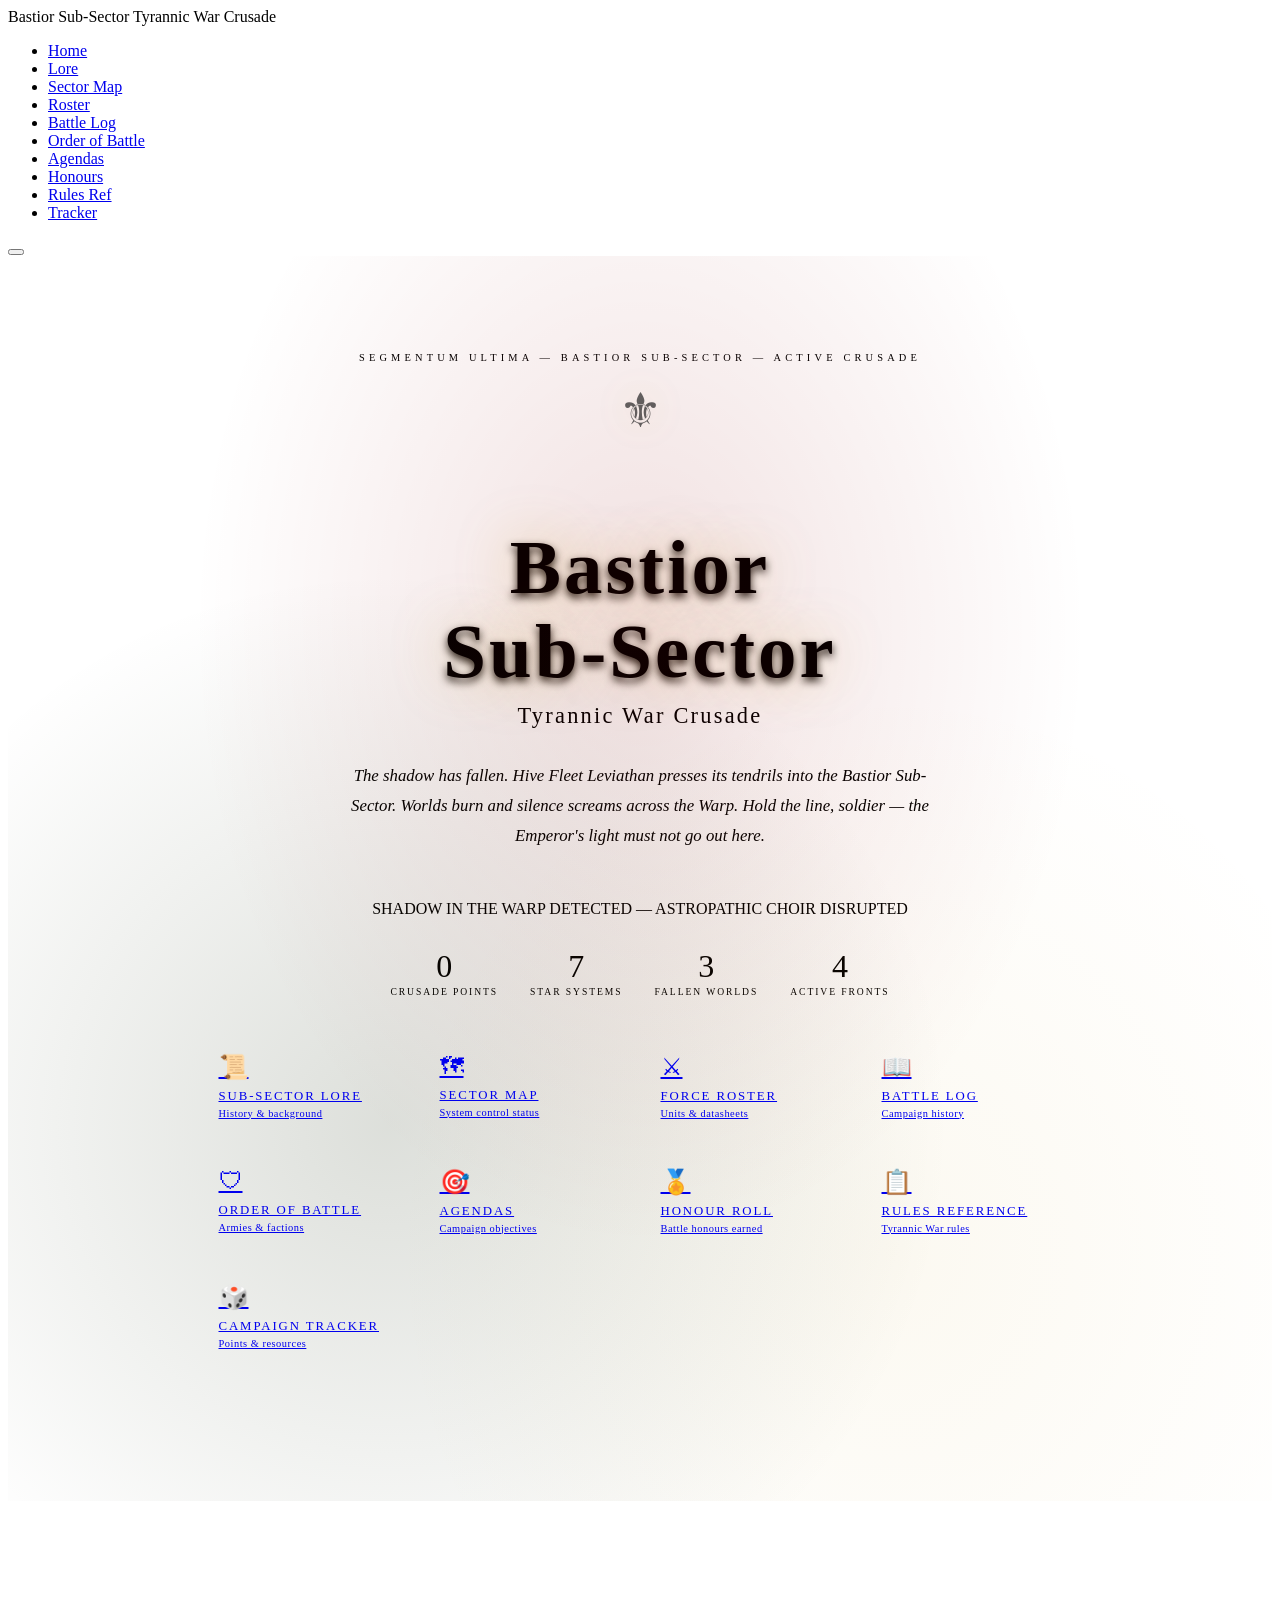
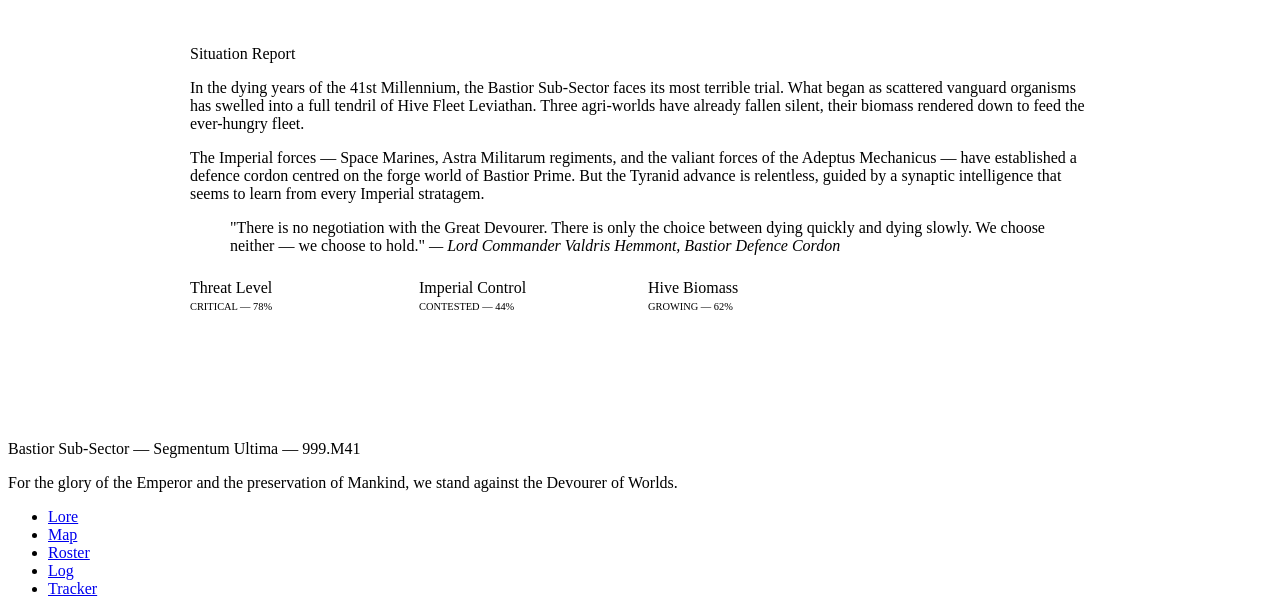
==== index.html @ 05ea915b "Add files via upload" ====
<!DOCTYPE html>
<html lang="en">
<head>
  <meta charset="UTF-8">
  <meta name="viewport" content="width=device-width, initial-scale=1.0">
  <title>Bastior Sub-Sector — Tyrannic War Crusade</title>
  <meta name="description" content="Crusade campaign hub for the Bastior Sub-Sector — Tyrannic Wars supplement for Warhammer 40,000.">
  <link rel="stylesheet" href="css/style.css">
  <style>
    /* INDEX-SPECIFIC STYLES */
    .home-hero {
      min-height: 100vh;
      display: flex;
      flex-direction: column;
      align-items: center;
      justify-content: center;
      text-align: center;
      padding: 6rem 2rem 4rem;
      position: relative;
      overflow: hidden;
    }
    .home-hero::before {
      content: '';
      position: absolute;
      inset: 0;
      background:
        radial-gradient(ellipse at 50% 30%, rgba(139,0,0,0.12) 0%, transparent 50%),
        radial-gradient(ellipse at 30% 70%, rgba(26,42,10,0.15) 0%, transparent 45%),
        radial-gradient(ellipse at 70% 80%, rgba(200,150,12,0.06) 0%, transparent 40%);
    }
    .aquila-art {
      font-size: 3rem;
      color: var(--gold-dim);
      opacity: 0.6;
      margin-bottom: 1.5rem;
      filter: drop-shadow(0 0 20px rgba(200,150,12,0.3));
    }
    .home-sector-tag {
      font-family: var(--font-mono);
      font-size: 0.65rem;
      letter-spacing: 0.4em;
      text-transform: uppercase;
      color: var(--blood-bright);
      margin-bottom: 1.2rem;
    }
    .home-title {
      font-family: var(--font-display);
      font-size: clamp(2rem, 6vw, 5rem);
      color: var(--gold);
      text-shadow: 0 0 60px rgba(200,150,12,0.4), 0 4px 8px rgba(0,0,0,0.9);
      line-height: 1.1;
      margin-bottom: 0.5rem;
      letter-spacing: 0.04em;
    }
    .home-subtitle {
      font-family: var(--font-display);
      font-size: clamp(0.9rem, 2vw, 1.4rem);
      color: var(--gold-dim);
      letter-spacing: 0.1em;
      margin-bottom: 2rem;
    }
    .home-tagline {
      font-family: var(--font-body);
      font-style: italic;
      font-size: 1.05rem;
      color: var(--text-dim);
      max-width: 600px;
      margin: 0 auto 3rem;
      line-height: 1.8;
    }
    .home-nav-grid {
      display: grid;
      grid-template-columns: repeat(auto-fill, minmax(220px, 1fr));
      gap: 1px;
      max-width: 900px;
      margin: 0 auto 4rem;
      background: var(--border);
      border: 1px solid var(--border);
    }
    .home-nav-cell {
      background: var(--dark2);
      padding: 1.5rem 1.25rem;
      text-align: left;
      transition: all 0.3s ease;
      display: block;
      position: relative;
      overflow: hidden;
    }
    .home-nav-cell::before {
      content: '';
      position: absolute;
      inset: 0;
      background: rgba(200,150,12,0.04);
      opacity: 0;
      transition: opacity 0.3s ease;
    }
    .home-nav-cell:hover { background: var(--dark3); }
    .home-nav-cell:hover::before { opacity: 1; }
    .home-nav-cell:hover .hnc-icon { color: var(--gold-light); transform: scale(1.1); }
    .hnc-icon {
      font-size: 1.5rem;
      margin-bottom: 0.5rem;
      color: var(--gold-dim);
      transition: all 0.3s ease;
      display: block;
    }
    .hnc-title {
      font-family: var(--font-heading);
      font-size: 0.8rem;
      letter-spacing: 0.15em;
      text-transform: uppercase;
      color: var(--gold-light);
      margin-bottom: 0.25rem;
    }
    .hnc-desc {
      font-family: var(--font-mono);
      font-size: 0.65rem;
      color: var(--text-dim);
      letter-spacing: 0.05em;
    }
    .home-ticker-wrap { width: 100%; max-width: 900px; margin: 0 auto; }
    .status-strip {
      display: flex;
      gap: 2rem;
      justify-content: center;
      flex-wrap: wrap;
      margin: 2rem 0;
    }
    .status-item {
      text-align: center;
    }
    .status-num {
      font-family: var(--font-display);
      font-size: 2rem;
      color: var(--gold);
      line-height: 1;
      text-shadow: var(--shadow-gold);
    }
    .status-lbl {
      font-family: var(--font-mono);
      font-size: 0.6rem;
      color: var(--text-dim);
      text-transform: uppercase;
      letter-spacing: 0.2em;
      margin-top: 0.25rem;
    }
    .lore-card {
      max-width: 900px;
      margin: 2rem auto;
      background: linear-gradient(135deg, var(--dark3) 0%, var(--dark2) 100%);
      border: 1px solid var(--border);
      padding: 2rem;
      position: relative;
    }
    .lore-card::before {
      content: '';
      position: absolute;
      top: 0; left: 0; right: 0;
      height: 2px;
      background: linear-gradient(90deg, transparent, var(--gold-dim), transparent);
    }
  </style>
</head>
<body>

<nav id="site-nav">
  <div class="nav-brand">
    Bastior Sub-Sector
    <span>Tyrannic War Crusade</span>
  </div>
  <ul class="nav-links">
    <li><a href="index.html">Home</a></li>
    <li><a href="lore.html">Lore</a></li>
    <li><a href="sector-map.html">Sector Map</a></li>
    <li><a href="roster.html">Roster</a></li>
    <li><a href="battle-log.html">Battle Log</a></li>
    <li><a href="crusade-order.html">Order of Battle</a></li>
    <li><a href="agendas.html">Agendas</a></li>
    <li><a href="honour-roll.html">Honours</a></li>
    <li><a href="rules-ref.html">Rules Ref</a></li>
    <li><a href="tracker.html">Tracker</a></li>
  </ul>
  <button class="nav-toggle" aria-label="Menu">
    <span></span><span></span><span></span>
  </button>
</nav>

<section class="home-hero">
  <div class="home-sector-tag animate-in">Segmentum Ultima — Bastior Sub-Sector — Active Crusade</div>
  <div class="aquila-art animate-in animate-in-delay-1">⚜</div>
  <h1 class="home-title animate-in animate-in-delay-1">Bastior<br>Sub-Sector</h1>
  <div class="home-subtitle animate-in animate-in-delay-2">Tyrannic War Crusade</div>
  <p class="home-tagline animate-in animate-in-delay-3">
    The shadow has fallen. Hive Fleet Leviathan presses its tendrils into the Bastior Sub-Sector. Worlds burn and silence screams across the Warp. Hold the line, soldier — the Emperor's light must not go out here.
  </p>

  <div class="home-ticker-wrap animate-in animate-in-delay-4">
    <div class="hive-fleet-ticker">
      <span class="ticker-text">SHADOW IN THE WARP DETECTED — ASTROPATHIC CHOIR DISRUPTED</span>
    </div>
  </div>

  <div class="status-strip animate-in animate-in-delay-4">
    <div class="status-item">
      <div class="status-num" id="home-cp"><span class="cp-live">0</span></div>
      <div class="status-lbl">Crusade Points</div>
    </div>
    <div class="status-item">
      <div class="status-num">7</div>
      <div class="status-lbl">Star Systems</div>
    </div>
    <div class="status-item">
      <div class="status-num text-blood">3</div>
      <div class="status-lbl">Fallen Worlds</div>
    </div>
    <div class="status-item">
      <div class="status-num text-hive">4</div>
      <div class="status-lbl">Active Fronts</div>
    </div>
  </div>

  <nav class="home-nav-grid animate-in">
    <a href="lore.html" class="home-nav-cell">
      <span class="hnc-icon">📜</span>
      <div class="hnc-title">Sub-Sector Lore</div>
      <div class="hnc-desc">History & background</div>
    </a>
    <a href="sector-map.html" class="home-nav-cell">
      <span class="hnc-icon">🗺</span>
      <div class="hnc-title">Sector Map</div>
      <div class="hnc-desc">System control status</div>
    </a>
    <a href="roster.html" class="home-nav-cell">
      <span class="hnc-icon">⚔</span>
      <div class="hnc-title">Force Roster</div>
      <div class="hnc-desc">Units & datasheets</div>
    </a>
    <a href="battle-log.html" class="home-nav-cell">
      <span class="hnc-icon">📖</span>
      <div class="hnc-title">Battle Log</div>
      <div class="hnc-desc">Campaign history</div>
    </a>
    <a href="crusade-order.html" class="home-nav-cell">
      <span class="hnc-icon">🛡</span>
      <div class="hnc-title">Order of Battle</div>
      <div class="hnc-desc">Armies & factions</div>
    </a>
    <a href="agendas.html" class="home-nav-cell">
      <span class="hnc-icon">🎯</span>
      <div class="hnc-title">Agendas</div>
      <div class="hnc-desc">Campaign objectives</div>
    </a>
    <a href="honour-roll.html" class="home-nav-cell">
      <span class="hnc-icon">🏅</span>
      <div class="hnc-title">Honour Roll</div>
      <div class="hnc-desc">Battle honours earned</div>
    </a>
    <a href="rules-ref.html" class="home-nav-cell">
      <span class="hnc-icon">📋</span>
      <div class="hnc-title">Rules Reference</div>
      <div class="hnc-desc">Tyrannic War rules</div>
    </a>
    <a href="tracker.html" class="home-nav-cell">
      <span class="hnc-icon">🎲</span>
      <div class="hnc-title">Campaign Tracker</div>
      <div class="hnc-desc">Points & resources</div>
    </a>
  </nav>
</section>

<section style="border-top:1px solid var(--border); padding: 4rem 2rem;">
  <div class="lore-card animate-in">
    <p class="section-title">Situation Report</p>
    <p class="lore-text drop-cap">In the dying years of the 41st Millennium, the Bastior Sub-Sector faces its most terrible trial. What began as scattered vanguard organisms has swelled into a full tendril of Hive Fleet Leviathan. Three agri-worlds have already fallen silent, their biomass rendered down to feed the ever-hungry fleet.</p>
    <p class="lore-text">The Imperial forces — Space Marines, Astra Militarum regiments, and the valiant forces of the Adeptus Mechanicus — have established a defence cordon centred on the forge world of Bastior Prime. But the Tyranid advance is relentless, guided by a synaptic intelligence that seems to learn from every Imperial stratagem.</p>

    <blockquote class="scripture">
      "There is no negotiation with the Great Devourer. There is only the choice between dying quickly and dying slowly. We choose neither — we choose to hold."
      <cite>— Lord Commander Valdris Hemmont, Bastior Defence Cordon</cite>
    </blockquote>

    <div style="display:grid; grid-template-columns: repeat(auto-fill, minmax(200px, 1fr)); gap:1rem; margin-top:1.5rem;">
      <div>
        <div class="stat-label">Threat Level</div>
        <div style="margin-top:0.3rem">
          <div class="threat-bar-track"><div class="threat-bar-fill danger" style="width:78%"></div></div>
        </div>
        <div style="font-family:var(--font-mono);font-size:0.65rem;color:var(--blood-bright);margin-top:0.2rem">CRITICAL — 78%</div>
      </div>
      <div>
        <div class="stat-label">Imperial Control</div>
        <div style="margin-top:0.3rem">
          <div class="threat-bar-track"><div class="threat-bar-fill imperial" style="width:44%"></div></div>
        </div>
        <div style="font-family:var(--font-mono);font-size:0.65rem;color:var(--gold);margin-top:0.2rem">CONTESTED — 44%</div>
      </div>
      <div>
        <div class="stat-label">Hive Biomass</div>
        <div style="margin-top:0.3rem">
          <div class="threat-bar-track"><div class="threat-bar-fill tyranid" style="width:62%"></div></div>
        </div>
        <div style="font-family:var(--font-mono);font-size:0.65rem;color:var(--tyranid-green);margin-top:0.2rem">GROWING — 62%</div>
      </div>
    </div>
  </div>
</section>

<footer>
  <div class="footer-seal">Bastior Sub-Sector — Segmentum Ultima — 999.M41</div>
  <p class="footer-text">For the glory of the Emperor and the preservation of Mankind, we stand against the Devourer of Worlds.</p>
  <ul class="footer-links">
    <li><a href="lore.html">Lore</a></li>
    <li><a href="sector-map.html">Map</a></li>
    <li><a href="roster.html">Roster</a></li>
    <li><a href="battle-log.html">Log</a></li>
    <li><a href="tracker.html">Tracker</a></li>
  </ul>
</footer>

<script src="js/main.js"></script>
</body>
</html>
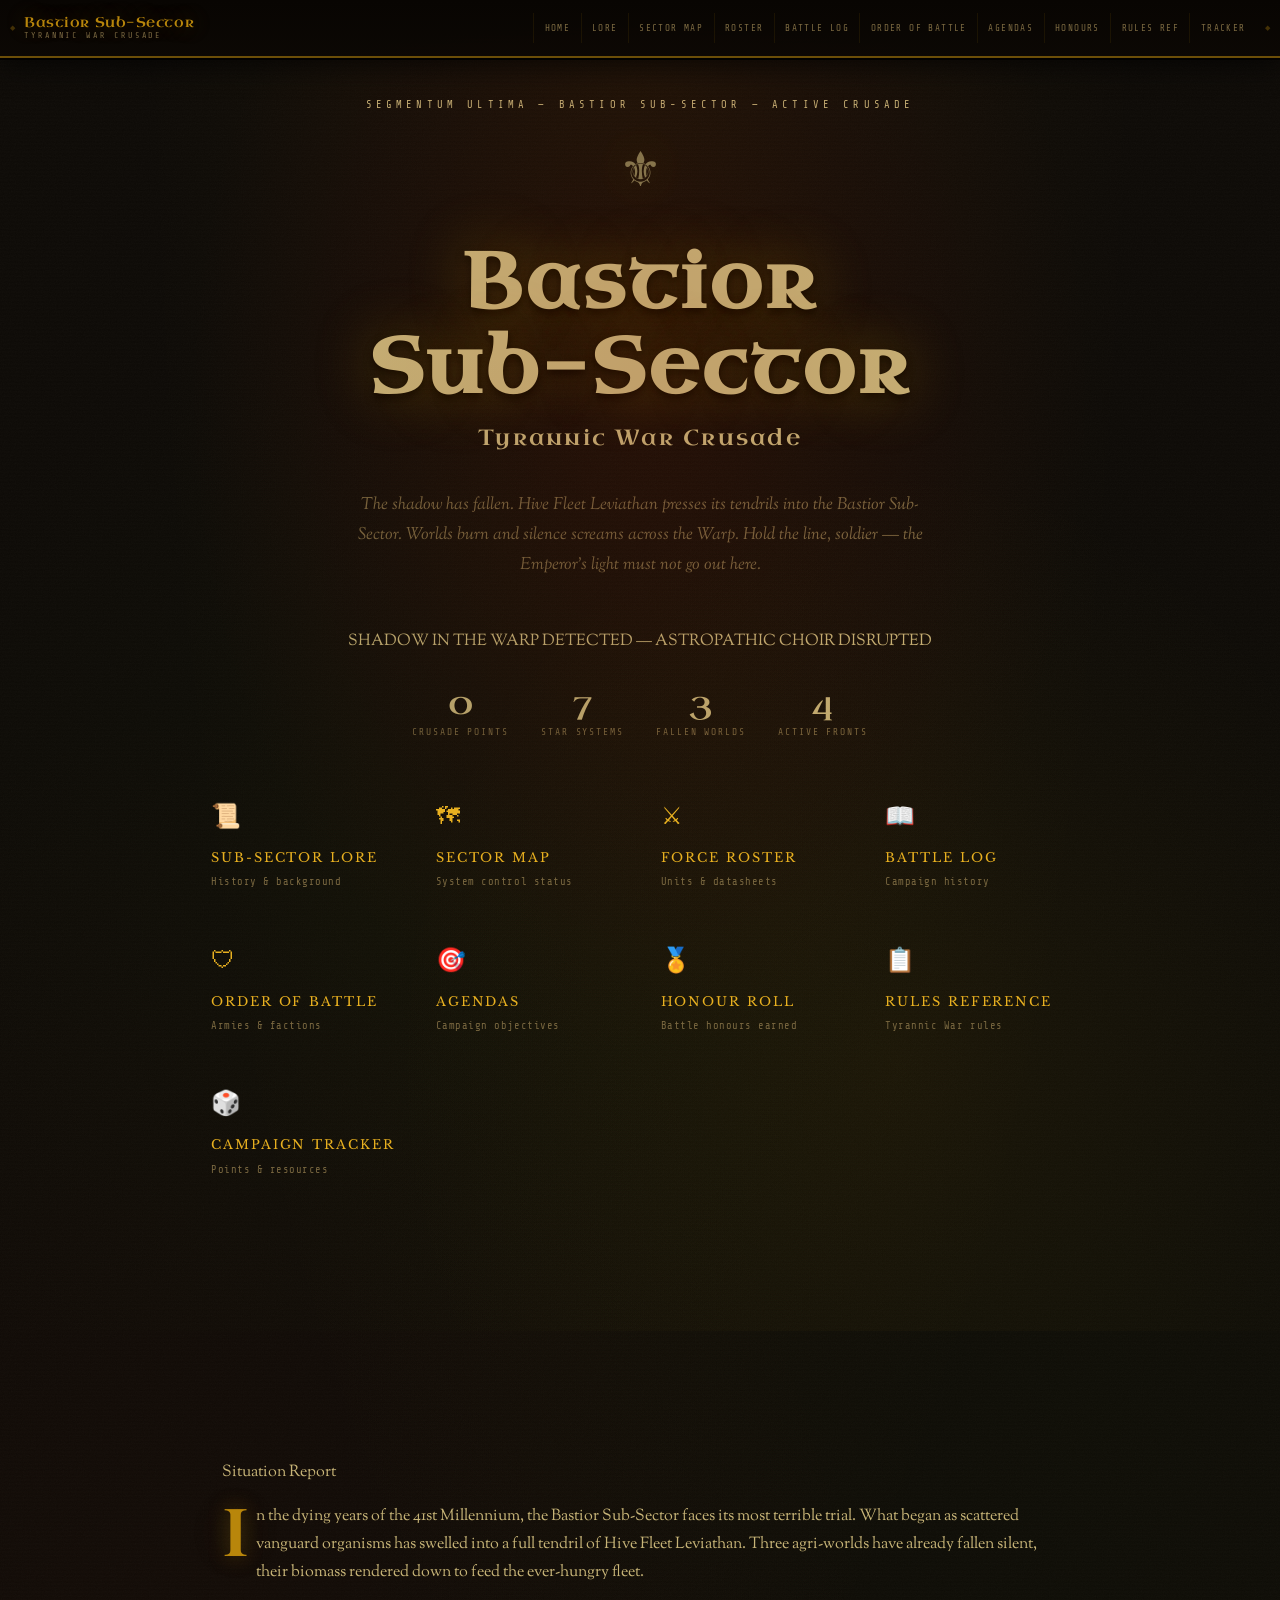
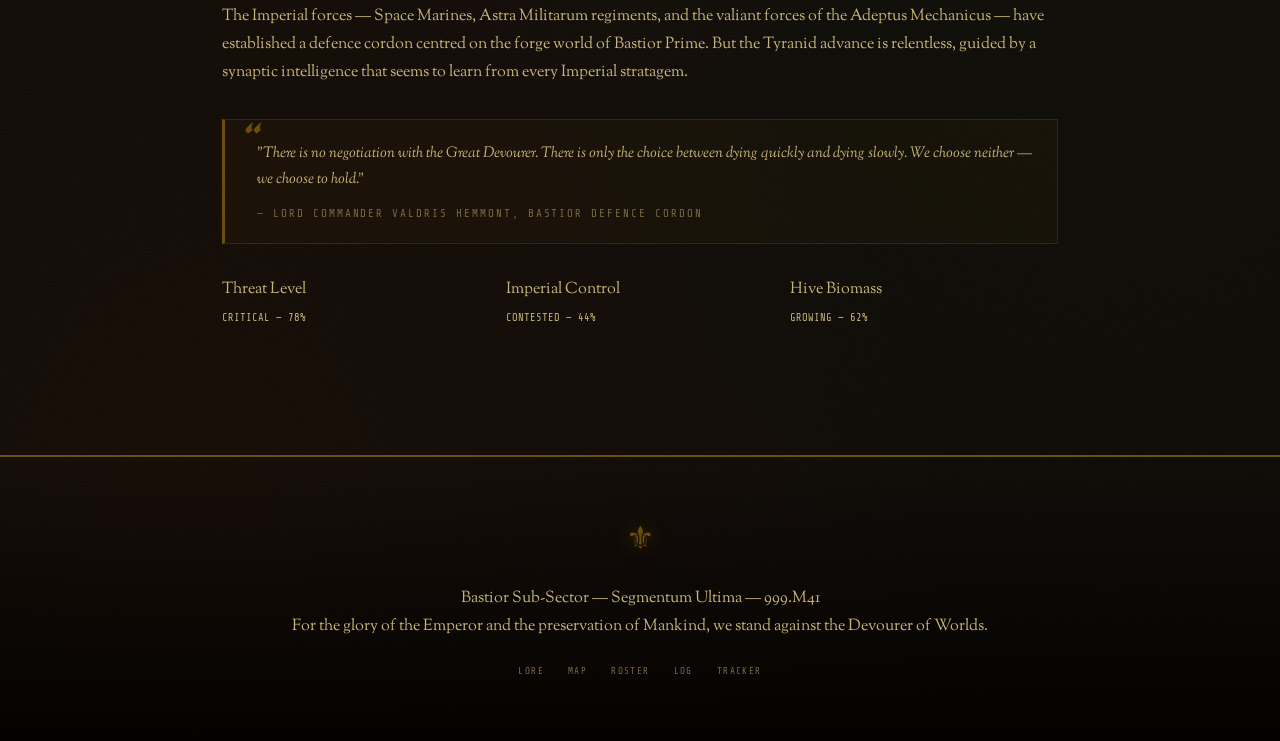
==== commit 15c9e92c: "Update index.html" ====
--- a/index.html
+++ b/index.html
@@ -5,7 +5,7 @@
   <meta name="viewport" content="width=device-width, initial-scale=1.0">
   <title>Bastior Sub-Sector — Tyrannic War Crusade</title>
   <meta name="description" content="Crusade campaign hub for the Bastior Sub-Sector — Tyrannic Wars supplement for Warhammer 40,000.">
-  <link rel="stylesheet" href="css/style.css">
+  <link rel="stylesheet" href="style.css">
   <style>
     /* INDEX-SPECIFIC STYLES */
     .home-hero {
--- a/style.css
+++ b/style.css
@@ -0,0 +1,420 @@
+/* =============================================
+   BASTIOR SUB-SECTOR — TYRANNIC WAR CRUSADE
+   v2 — Grimdark Illuminated Manuscript / Iron Gothic
+   ============================================= */
+
+@import url('https://fonts.googleapis.com/css2?family=Uncial+Antiqua&family=Sorts+Mill+Goudy:ital@0;1&family=Share+Tech+Mono&family=Libre+Baskerville:ital,wght@0,400;0,700;1,400&display=swap');
+
+/* ---- VARIABLES ---- */
+:root {
+  --ink:         #0d0a06;
+  --ink2:        #141008;
+  --ink3:        #1c1510;
+  --ink4:        #251e14;
+  --ink5:        #2e251a;
+  --brass:       #b8860b;
+  --brass-bright:#e8b020;
+  --brass-dim:   #6b4e08;
+  --brass-pale:  #f5d980;
+  --rust:        #8b2500;
+  --rust-bright: #c03000;
+  --parchment:   #c8b578;
+  --parchment-light: #e8d8a8;
+  --bone:        #d8c898;
+  --iron:        #5a6070;
+  --iron-light:  #8a95a8;
+  --hive:        #1e3808;
+  --hive-bright: #5a9a18;
+  --hive-glow:   #8acc40;
+  --void:        #060408;
+
+  --text:        #c8b578;
+  --text-dim:    #7a6840;
+  --text-bright: #f0e0b0;
+  --text-faint:  #4a3c20;
+
+  --glow-brass:  0 0 20px rgba(184,134,11,0.35), 0 0 60px rgba(184,134,11,0.1);
+  --glow-rust:   0 0 20px rgba(192,48,0,0.4);
+  --glow-hive:   0 0 20px rgba(90,154,24,0.4);
+
+  --font-display: 'Uncial Antiqua', serif;
+  --font-heading: 'Libre Baskerville', serif;
+  --font-body:    'Sorts Mill Goudy', serif;
+  --font-mono:    'Share Tech Mono', monospace;
+}
+
+/* ---- RESET ---- */
+*, *::before, *::after { box-sizing: border-box; margin: 0; padding: 0; }
+html { scroll-behavior: smooth; font-size: 16px; }
+
+/* ---- BODY ---- */
+body {
+  background-color: var(--ink);
+  background-image:
+    repeating-linear-gradient(0deg, transparent, transparent 2px, rgba(0,0,0,0.07) 2px, rgba(0,0,0,0.07) 4px),
+    radial-gradient(ellipse at 50% 0%, rgba(184,134,11,0.07) 0%, transparent 55%),
+    radial-gradient(ellipse at 15% 100%, rgba(139,37,0,0.08) 0%, transparent 50%),
+    radial-gradient(ellipse at 85% 60%, rgba(42,74,10,0.06) 0%, transparent 50%),
+    url("data:image/svg+xml,%3Csvg xmlns='http://www.w3.org/2000/svg' width='300' height='300'%3E%3Cfilter id='n'%3E%3CfeTurbulence type='fractalNoise' baseFrequency='0.85' numOctaves='4' stitchTiles='stitch'/%3E%3CfeColorMatrix type='saturate' values='0'/%3E%3C/filter%3E%3Crect width='300' height='300' filter='url(%23n)' opacity='0.03'/%3E%3C/svg%3E");
+  color: var(--text);
+  font-family: var(--font-body);
+  font-size: 1rem;
+  line-height: 1.75;
+  min-height: 100vh;
+}
+
+a { color: var(--brass-bright); text-decoration: none; transition: color 0.25s ease, text-shadow 0.25s ease; }
+a:hover { color: var(--brass-pale); text-shadow: 0 0 10px rgba(232,176,32,0.5); }
+img { max-width: 100%; display: block; }
+::selection { background: var(--brass-dim); color: var(--parchment-light); }
+
+::-webkit-scrollbar { width: 6px; background: var(--ink2); }
+::-webkit-scrollbar-thumb { background: var(--brass-dim); }
+::-webkit-scrollbar-thumb:hover { background: var(--brass); }
+
+/* =============================================
+   NAVIGATION
+   ============================================= */
+#site-nav {
+  position: fixed; top: 0; left: 0; right: 0; z-index: 1000;
+  height: 58px;
+  display: flex; align-items: center; justify-content: space-between;
+  padding: 0 1.5rem;
+  background: linear-gradient(180deg, rgba(8,5,2,0.99) 0%, rgba(12,8,4,0.96) 100%);
+  border-bottom: 2px solid var(--brass-dim);
+  box-shadow: 0 2px 0 rgba(0,0,0,0.9), 0 6px 30px rgba(0,0,0,0.7);
+}
+#site-nav::before { content: '◆'; color: var(--brass-dim); font-size: 0.45rem; position: absolute; left: 0.6rem; top: 50%; transform: translateY(-50%); opacity: 0.6; }
+#site-nav::after  { content: '◆'; color: var(--brass-dim); font-size: 0.45rem; position: absolute; right: 0.6rem; top: 50%; transform: translateY(-50%); opacity: 0.6; }
+
+.nav-brand { font-family: var(--font-display); font-size: 0.88rem; color: var(--brass); letter-spacing: 0.04em; line-height: 1.15; flex-shrink: 0; text-shadow: var(--glow-brass); }
+.nav-brand span { display: block; font-family: var(--font-mono); font-size: 0.52rem; color: var(--text-dim); letter-spacing: 0.35em; text-transform: uppercase; text-shadow: none; }
+
+.nav-links { display: flex; gap: 0; list-style: none; align-items: center; }
+.nav-links a {
+  font-family: var(--font-mono); font-size: 0.58rem; letter-spacing: 0.15em; text-transform: uppercase;
+  color: var(--text-dim); padding: 0.4rem 0.65rem; border-left: 1px solid rgba(184,134,11,0.1);
+  transition: all 0.25s ease; display: block; position: relative;
+}
+.nav-links a::after { content: ''; position: absolute; bottom: 0; left: 0; right: 0; height: 2px; background: var(--brass); transform: scaleX(0); transition: transform 0.25s ease; }
+.nav-links a:hover, .nav-links a.active { color: var(--brass-bright); background: rgba(184,134,11,0.07); text-shadow: 0 0 6px rgba(184,134,11,0.4); }
+.nav-links a:hover::after, .nav-links a.active::after { transform: scaleX(1); }
+
+.nav-toggle { display: none; flex-direction: column; gap: 4px; cursor: pointer; padding: 8px; background: none; border: none; }
+.nav-toggle span { display: block; width: 22px; height: 2px; background: var(--brass); transition: all 0.25s ease; }
+
+/* =============================================
+   PAGE HERO
+   ============================================= */
+.page-hero {
+  position: relative; padding: 105px 2rem 52px; text-align: center; overflow: hidden;
+  background: linear-gradient(180deg, rgba(0,0,0,0.55) 0%, transparent 45%, transparent 55%, rgba(0,0,0,0.35) 100%);
+  border-bottom: 1px solid rgba(184,134,11,0.3);
+}
+.page-hero::before { content: '⚜'; position: absolute; top: 50%; left: 50%; transform: translate(-50%,-50%); font-size: 30rem; color: rgba(184,134,11,0.025); pointer-events: none; line-height: 1; }
+.page-hero::after { content: ''; position: absolute; top: 57px; left: 0; right: 0; height: 1px; background: linear-gradient(90deg, transparent, rgba(184,134,11,0.5) 20%, rgba(184,134,11,0.5) 80%, transparent); }
+
+.hero-corner { position: absolute; width: 48px; height: 48px; border-color: rgba(184,134,11,0.3); border-style: solid; }
+.hero-corner.tl { top: 68px; left: 18px; border-width: 2px 0 0 2px; }
+.hero-corner.tr { top: 68px; right: 18px; border-width: 2px 2px 0 0; }
+.hero-corner.bl { bottom: 10px; left: 18px; border-width: 0 0 2px 2px; }
+.hero-corner.br { bottom: 10px; right: 18px; border-width: 0 2px 2px 0; }
+
+.hero-eyebrow { font-family: var(--font-mono); font-size: 0.6rem; letter-spacing: 0.45em; text-transform: uppercase; color: var(--rust-bright); margin-bottom: 1.1rem; position: relative; }
+.page-hero h1 { font-family: var(--font-display); font-size: clamp(1.8rem, 5vw, 3.8rem); color: var(--brass-bright); text-shadow: var(--glow-brass), 0 4px 12px rgba(0,0,0,0.9); letter-spacing: 0.05em; line-height: 1.1; margin-bottom: 0.9rem; position: relative; }
+.page-hero .subtitle { font-family: var(--font-body); font-style: italic; font-size: 0.975rem; color: var(--text-dim); max-width: 540px; margin: 0 auto; position: relative; }
+
+/* =============================================
+   TICKER
+   ============================================= */
+.ticker {
+  background: var(--hive); border-top: 1px solid rgba(90,154,24,0.35); border-bottom: 1px solid rgba(90,154,24,0.35);
+  padding: 0.4rem 1.5rem; font-family: var(--font-mono); font-size: 0.62rem; letter-spacing: 0.18em;
+  text-transform: uppercase; color: var(--hive-bright); text-align: center; position: relative; overflow: hidden;
+}
+.ticker::before { content: '▶ INCOMING TRANSMISSION ▶  '; color: var(--hive-bright); opacity: 0.4; font-size: 0.52rem; }
+.ticker-sweep { position: absolute; inset: 0; background: linear-gradient(90deg, transparent, rgba(90,154,24,0.12), transparent); animation: sweep 3s ease-in-out infinite; pointer-events: none; }
+@keyframes sweep { 0%,100%{opacity:0} 50%{opacity:1} }
+
+/* =============================================
+   LAYOUT
+   ============================================= */
+main { max-width: 1240px; margin: 0 auto; padding: 3rem 2rem 8rem; }
+.two-col { display: grid; grid-template-columns: 1fr 300px; gap: 2.5rem; align-items: start; }
+.wide { max-width: 860px; margin: 0 auto; }
+
+/* =============================================
+   SECTION HEADING
+   ============================================= */
+.sec-head {
+  font-family: var(--font-mono); font-size: 0.65rem; font-weight: normal;
+  letter-spacing: 0.38em; text-transform: uppercase; color: var(--brass);
+  padding: 0 0 0.6rem; margin-bottom: 1.5rem; border-bottom: 1px solid rgba(184,134,11,0.3);
+  position: relative; display: flex; align-items: center; gap: 0.75rem;
+}
+.sec-head::after { content: ''; position: absolute; bottom: -1px; left: 0; width: 44px; height: 2px; background: var(--brass); }
+
+h2.lore-h { font-family: var(--font-heading); font-size: 1.3rem; font-weight: 700; color: var(--brass-bright); margin: 2rem 0 0.55rem; }
+h3.lore-sh { font-family: var(--font-heading); font-size: 0.95rem; font-weight: 700; color: var(--bone); margin: 1.4rem 0 0.4rem; letter-spacing: 0.03em; }
+
+p { margin-bottom: 1rem; }
+p:last-child { margin-bottom: 0; }
+
+.drop-cap::first-letter {
+  float: left; font-family: var(--font-display); font-size: 4.2rem; line-height: 0.78;
+  margin: 0.08em 0.1em 0 0; color: var(--brass); text-shadow: var(--glow-brass);
+}
+
+blockquote.scripture {
+  margin: 2rem 0; padding: 1.25rem 1.5rem 1.25rem 2rem; position: relative;
+  background: rgba(184,134,11,0.04); border: 1px solid rgba(184,134,11,0.18);
+  border-left: 3px solid var(--brass-dim); font-style: italic; color: var(--parchment); font-size: 0.95rem;
+}
+blockquote.scripture::before { content: '\201C'; position: absolute; top: -0.2rem; left: 0.75rem; font-family: var(--font-display); font-size: 3rem; color: var(--brass-dim); line-height: 1; }
+blockquote.scripture cite { display: block; margin-top: 0.7rem; font-size: 0.68rem; font-style: normal; font-family: var(--font-mono); letter-spacing: 0.18em; text-transform: uppercase; color: var(--text-dim); }
+
+/* =============================================
+   PANELS & CARDS
+   ============================================= */
+.panel {
+  position: relative; background: linear-gradient(160deg, rgba(30,22,12,0.88) 0%, rgba(16,11,6,0.95) 100%);
+  border: 1px solid rgba(184,134,11,0.3); padding: 1.4rem; margin-bottom: 1.5rem;
+}
+.panel::before { content: ''; position: absolute; top: 0; right: 0; border-style: solid; border-width: 0 16px 16px 0; border-color: transparent var(--ink) transparent transparent; }
+.panel::after { content: ''; position: absolute; top: 0; left: 0; right: 0; height: 1px; background: linear-gradient(90deg, transparent, rgba(184,134,11,0.5), transparent); }
+
+.panel-title {
+  font-family: var(--font-mono); font-size: 0.6rem; letter-spacing: 0.3em; text-transform: uppercase;
+  color: var(--brass); margin-bottom: 1rem; padding-bottom: 0.5rem; border-bottom: 1px solid rgba(184,134,11,0.15);
+  display: flex; align-items: center; gap: 0.5rem;
+}
+.panel-title::before { content: '▸'; color: var(--brass-dim); }
+
+.card {
+  position: relative; background: linear-gradient(160deg, var(--ink4) 0%, var(--ink2) 100%);
+  border: 1px solid rgba(184,134,11,0.2); padding: 1.25rem; overflow: hidden;
+  transition: border-color 0.25s, transform 0.25s, box-shadow 0.25s;
+}
+.card::before { content: ''; position: absolute; top: 0; right: 0; border-style: solid; border-width: 0 13px 13px 0; border-color: transparent var(--ink) transparent transparent; }
+.card::after { content: ''; position: absolute; top: 0; left: 0; right: 0; height: 1px; background: linear-gradient(90deg, transparent, rgba(184,134,11,0.4), transparent); }
+.card:hover { border-color: rgba(184,134,11,0.55); transform: translateY(-2px); box-shadow: 0 10px 35px rgba(0,0,0,0.6), var(--glow-brass); }
+
+.card-grid { display: grid; grid-template-columns: repeat(auto-fill, minmax(268px, 1fr)); gap: 1.25rem; margin: 1.75rem 0; }
+.card-label { font-family: var(--font-mono); font-size: 0.56rem; letter-spacing: 0.25em; text-transform: uppercase; color: var(--text-dim); margin-bottom: 0.25rem; }
+.card-title { font-family: var(--font-heading); font-size: 1rem; font-weight: 700; color: var(--brass-bright); margin-bottom: 0.45rem; }
+.card p { font-size: 0.87rem; color: var(--text); line-height: 1.65; margin: 0; }
+
+/* =============================================
+   STAT ROWS
+   ============================================= */
+.stat-row { display: flex; justify-content: space-between; align-items: baseline; padding: 0.38rem 0; border-bottom: 1px solid rgba(184,134,11,0.08); gap: 1rem; }
+.stat-row:last-child { border-bottom: none; }
+.stat-key { font-family: var(--font-mono); font-size: 0.6rem; text-transform: uppercase; letter-spacing: 0.12em; color: var(--text-dim); flex-shrink: 0; }
+.stat-val { font-family: var(--font-heading); font-size: 0.82rem; font-weight: 700; color: var(--bone); text-align: right; }
+.stat-val.danger  { color: var(--rust-bright); }
+.stat-val.warning { color: var(--brass-bright); }
+.stat-val.ok      { color: var(--hive-bright); }
+
+/* =============================================
+   PROGRESS BARS
+   ============================================= */
+.bar-wrap { margin: 0.6rem 0; }
+.bar-labels { display: flex; justify-content: space-between; font-family: var(--font-mono); font-size: 0.58rem; text-transform: uppercase; letter-spacing: 0.1em; color: var(--text-dim); margin-bottom: 0.22rem; }
+.bar-track { height: 5px; background: rgba(255,255,255,0.05); position: relative; }
+.bar-fill { height: 100%; position: relative; transition: width 1.4s cubic-bezier(0.4,0,0.2,1); }
+.bar-fill::after { content: ''; position: absolute; right: 0; top: 0; width: 2px; height: 100%; background: rgba(255,255,255,0.55); }
+.bar-fill.imperial { background: linear-gradient(90deg, #3a2c00, var(--brass)); }
+.bar-fill.tyranid  { background: linear-gradient(90deg, #122000, var(--hive-bright)); }
+.bar-fill.danger   { background: linear-gradient(90deg, #3a0800, var(--rust-bright)); }
+.bar-fill.steel    { background: linear-gradient(90deg, #252d38, var(--iron-light)); }
+
+/* =============================================
+   TAGS
+   ============================================= */
+.tag { display: inline-block; font-family: var(--font-mono); font-size: 0.56rem; letter-spacing: 0.18em; text-transform: uppercase; padding: 0.16rem 0.5rem; border: 1px solid currentColor; margin: 0.1rem; line-height: 1.4; }
+.tag-brass  { color: var(--brass);        border-color: rgba(184,134,11,0.4);  background: rgba(184,134,11,0.07); }
+.tag-rust   { color: var(--rust-bright);  border-color: rgba(192,48,0,0.4);    background: rgba(192,48,0,0.07); }
+.tag-hive   { color: var(--hive-bright);  border-color: rgba(90,154,24,0.4);   background: rgba(30,56,8,0.5); }
+.tag-iron   { color: var(--iron-light);   border-color: rgba(90,101,120,0.4);  background: rgba(90,101,120,0.07); }
+.tag-purple { color: #b090e0;             border-color: rgba(120,60,180,0.4);  background: rgba(80,30,120,0.1); }
+
+/* =============================================
+   BUTTONS
+   ============================================= */
+.btn {
+  display: inline-block; font-family: var(--font-mono); font-size: 0.62rem; letter-spacing: 0.25em;
+  text-transform: uppercase; padding: 0.6rem 1.4rem; border: 1px solid var(--brass-dim); color: var(--brass);
+  background: transparent; cursor: pointer; position: relative; overflow: hidden;
+  transition: color 0.25s, border-color 0.25s; clip-path: polygon(0 0, calc(100% - 10px) 0, 100% 10px, 100% 100%, 0 100%);
+}
+.btn::before { content: ''; position: absolute; inset: 0; background: var(--brass); transform: scaleY(0); transform-origin: bottom; transition: transform 0.25s ease; z-index: 0; }
+.btn:hover { color: var(--ink); border-color: var(--brass); }
+.btn:hover::before { transform: scaleY(1); }
+.btn span { position: relative; z-index: 1; }
+
+.btn-danger { border-color: rgba(192,48,0,0.45); color: var(--rust-bright); }
+.btn-danger::before { background: var(--rust-bright); }
+.btn-danger:hover { color: #fff; border-color: var(--rust-bright); }
+
+/* =============================================
+   TABLES
+   ============================================= */
+.tbl { width: 100%; border-collapse: collapse; margin: 1.5rem 0; font-size: 0.84rem; }
+.tbl th { font-family: var(--font-mono); font-size: 0.58rem; letter-spacing: 0.25em; text-transform: uppercase; color: var(--brass); text-align: left; padding: 0.55rem 1rem; background: rgba(184,134,11,0.06); border-bottom: 2px solid var(--brass-dim); white-space: nowrap; }
+.tbl td { padding: 0.55rem 1rem; border-bottom: 1px solid rgba(184,134,11,0.09); color: var(--text); vertical-align: top; }
+.tbl tbody tr:hover td { background: rgba(184,134,11,0.035); }
+.tbl .mono { font-family: var(--font-mono); font-size: 0.76rem; color: var(--bone); }
+
+/* =============================================
+   TIMELINE
+   ============================================= */
+.timeline { position: relative; padding-left: 2.5rem; margin: 1.5rem 0; }
+.timeline::before { content: ''; position: absolute; left: 8px; top: 8px; bottom: 0; width: 1px; background: linear-gradient(180deg, var(--brass-dim), transparent); }
+.tl-entry { position: relative; margin-bottom: 1.5rem; padding: 1rem 1.25rem; background: linear-gradient(135deg, var(--ink4) 0%, var(--ink2) 100%); border: 1px solid rgba(184,134,11,0.18); border-left: 2px solid var(--brass-dim); }
+.tl-entry::before { content: ''; position: absolute; left: -2.6rem; top: 1rem; width: 10px; height: 10px; background: var(--brass-dim); border: 2px solid var(--ink); box-shadow: 0 0 8px rgba(184,134,11,0.5); clip-path: polygon(50% 0%, 100% 50%, 50% 100%, 0% 50%); }
+.tl-date { font-family: var(--font-mono); font-size: 0.6rem; color: var(--rust-bright); letter-spacing: 0.15em; text-transform: uppercase; margin-bottom: 0.2rem; }
+.tl-title { font-family: var(--font-heading); font-size: 0.95rem; font-weight: 700; color: var(--brass-bright); margin-bottom: 0.35rem; }
+.tl-body { font-size: 0.84rem; color: var(--text-dim); }
+
+/* =============================================
+   ALERTS
+   ============================================= */
+.alert { padding: 0.9rem 1.1rem; border-left: 3px solid; margin: 1.5rem 0; font-size: 0.875rem; display: flex; gap: 0.75rem; align-items: flex-start; line-height: 1.6; }
+.alert-icon { flex-shrink: 0; font-size: 1rem; margin-top: 0.1rem; }
+.alert-warn   { border-color: var(--brass);       background: rgba(184,134,11,0.07); color: var(--bone); }
+.alert-danger { border-color: var(--rust-bright); background: rgba(192,48,0,0.08);  color: var(--bone); }
+.alert-hive   { border-color: var(--hive-bright); background: rgba(30,56,8,0.5);    color: var(--bone); }
+.alert-info   { border-color: var(--iron-light);  background: rgba(90,96,112,0.07); color: var(--bone); }
+
+/* =============================================
+   DIVIDER
+   ============================================= */
+.divider { display: flex; align-items: center; gap: 1rem; margin: 2.5rem 0; color: var(--brass-dim); font-size: 0.8rem; }
+.divider::before, .divider::after { content: ''; flex: 1; height: 1px; }
+.divider::before { background: linear-gradient(90deg, transparent, var(--brass-dim)); }
+.divider::after  { background: linear-gradient(90deg, var(--brass-dim), transparent); }
+
+/* =============================================
+   UNIT CARDS
+   ============================================= */
+.unit-card { background: linear-gradient(160deg, var(--ink5) 0%, var(--ink2) 100%); border: 1px solid rgba(184,134,11,0.18); overflow: hidden; transition: all 0.25s; position: relative; }
+.unit-card:hover { border-color: rgba(184,134,11,0.5); transform: translateY(-2px); box-shadow: 0 8px 30px rgba(0,0,0,0.5), var(--glow-brass); }
+.unit-card::after { content: ''; position: absolute; top: 0; left: 0; right: 0; height: 1px; background: linear-gradient(90deg, transparent, rgba(184,134,11,0.5), transparent); }
+.unit-head { padding: 0.75rem 1rem; background: rgba(184,134,11,0.05); border-bottom: 1px solid rgba(184,134,11,0.14); display: flex; justify-content: space-between; align-items: flex-start; gap: 0.75rem; }
+.unit-name { font-family: var(--font-heading); font-size: 0.95rem; font-weight: 700; color: var(--brass-bright); }
+.unit-type { font-family: var(--font-mono); font-size: 0.56rem; text-transform: uppercase; letter-spacing: 0.12em; color: var(--text-dim); margin-top: 0.12rem; }
+.unit-body { padding: 0.75rem 1rem; }
+
+/* =============================================
+   HONOUR LIST
+   ============================================= */
+.honour-list { list-style: none; margin: 0.75rem 0; }
+.honour-list li { padding: 0.42rem 0 0.42rem 1.5rem; border-bottom: 1px solid rgba(184,134,11,0.08); font-size: 0.875rem; position: relative; color: var(--text); }
+.honour-list li:last-child { border-bottom: none; }
+.honour-list li::before { content: '◆'; position: absolute; left: 0; top: 0.6rem; color: var(--brass-dim); font-size: 0.48rem; }
+
+/* =============================================
+   FORMS
+   ============================================= */
+.f-label { display: block; font-family: var(--font-mono); font-size: 0.58rem; text-transform: uppercase; letter-spacing: 0.18em; color: var(--text-dim); margin-bottom: 0.3rem; }
+.f-input, .f-select, .f-textarea { width: 100%; background: rgba(8,5,2,0.8); border: 1px solid rgba(184,134,11,0.25); color: var(--text); padding: 0.48rem 0.75rem; font-family: var(--font-body); font-size: 0.9rem; outline: none; transition: border-color 0.25s, box-shadow 0.25s; -webkit-appearance: none; appearance: none; }
+.f-input:focus, .f-select:focus, .f-textarea:focus { border-color: var(--brass-dim); box-shadow: 0 0 0 2px rgba(184,134,11,0.1); }
+.f-select option { background: var(--ink3); }
+.f-row { margin-bottom: 1rem; }
+.f-grid { display: grid; grid-template-columns: 1fr 1fr; gap: 1rem; }
+
+/* =============================================
+   MODALS
+   ============================================= */
+.modal-backdrop { display: none; position: fixed; inset: 0; background: rgba(4,2,1,0.92); z-index: 2000; align-items: center; justify-content: center; padding: 2rem; opacity: 0; transition: opacity 0.3s ease; backdrop-filter: blur(3px); }
+.modal-backdrop.open { opacity: 1; }
+.modal-box { background: linear-gradient(160deg, var(--ink4) 0%, var(--ink2) 100%); border: 1px solid rgba(232,176,32,0.6); max-width: 560px; width: 100%; padding: 2rem; position: relative; box-shadow: var(--glow-brass), 0 30px 80px rgba(0,0,0,0.95); max-height: 90vh; overflow-y: auto; clip-path: polygon(0 0, calc(100% - 20px) 0, 100% 20px, 100% 100%, 0 100%); }
+.modal-box::before { content: ''; position: absolute; top: 0; left: 0; right: 0; height: 2px; background: linear-gradient(90deg, transparent, var(--brass), transparent); }
+.modal-title { font-family: var(--font-heading); font-size: 1rem; font-weight: 700; letter-spacing: 0.06em; color: var(--brass-bright); margin-bottom: 1.5rem; padding-bottom: 0.6rem; border-bottom: 1px solid rgba(184,134,11,0.2); }
+
+/* =============================================
+   TABS
+   ============================================= */
+.tab-bar { display: flex; gap: 0; border-bottom: 2px solid rgba(184,134,11,0.2); margin-bottom: 1.5rem; overflow-x: auto; }
+.tab-btn { font-family: var(--font-mono); font-size: 0.58rem; letter-spacing: 0.2em; text-transform: uppercase; padding: 0.55rem 1rem; background: none; border: none; border-bottom: 2px solid transparent; color: var(--text-dim); cursor: pointer; transition: all 0.25s; white-space: nowrap; position: relative; bottom: -2px; }
+.tab-btn:hover { color: var(--text); }
+.tab-btn.active { color: var(--brass-bright); border-bottom-color: var(--brass); }
+.tab-pane { display: none; }
+.tab-pane.active { display: block; }
+
+/* =============================================
+   SIDEBAR
+   ============================================= */
+.sidebar { position: sticky; top: 72px; }
+
+/* =============================================
+   FOOTER
+   ============================================= */
+footer { border-top: 2px solid var(--brass-dim); background: linear-gradient(180deg, rgba(10,7,3,0) 0%, rgba(4,2,1,1) 100%); padding: 3.5rem 2rem; text-align: center; }
+footer::before { content: '⚜'; display: block; font-size: 2rem; color: var(--brass-dim); margin-bottom: 1rem; text-shadow: var(--glow-brass); }
+.footer-title { font-family: var(--font-display); font-size: 0.72rem; letter-spacing: 0.3em; text-transform: uppercase; color: var(--brass-dim); margin-bottom: 0.5rem; }
+.footer-tagline { font-style: italic; font-size: 0.82rem; color: var(--text-dim); max-width: 480px; margin: 0 auto 1.5rem; }
+.footer-links { display: flex; gap: 1.5rem; justify-content: center; list-style: none; flex-wrap: wrap; }
+.footer-links a { font-family: var(--font-mono); font-size: 0.58rem; letter-spacing: 0.15em; text-transform: uppercase; color: var(--text-dim); }
+.footer-links a:hover { color: var(--brass); }
+
+/* =============================================
+   ANIMATIONS
+   ============================================= */
+@keyframes fadeUp { from{opacity:0;transform:translateY(18px)} to{opacity:1;transform:translateY(0)} }
+@keyframes pulseGlow { 0%,100%{text-shadow:0 0 8px rgba(184,134,11,0.3)} 50%{text-shadow:0 0 20px rgba(184,134,11,0.7),0 0 40px rgba(184,134,11,0.3)} }
+@keyframes hivePulse { 0%,100%{opacity:0.7} 50%{opacity:1;text-shadow:0 0 15px rgba(90,154,24,0.8)} }
+@keyframes diceRoll { 0%{transform:rotateY(0) scale(1)} 50%{transform:rotateY(90deg) scale(0.65);opacity:0.25} 100%{transform:rotateY(0) scale(1);opacity:1} }
+@keyframes sweep { 0%,100%{opacity:0} 50%{opacity:1} }
+
+.reveal { opacity: 0; transform: translateY(18px); transition: opacity 0.6s ease, transform 0.6s ease; }
+.reveal.visible { opacity: 1; transform: none; }
+.reveal.d1{transition-delay:0.1s} .reveal.d2{transition-delay:0.2s} .reveal.d3{transition-delay:0.3s} .reveal.d4{transition-delay:0.4s}
+.pulse-brass { animation: pulseGlow 2.5s ease-in-out infinite; }
+.hive-pulse  { animation: hivePulse 2s ease-in-out infinite; }
+
+/* =============================================
+   TRACKER PAGE
+   ============================================= */
+.big-num { font-family: var(--font-display); font-size: 4rem; line-height: 1; color: var(--brass); text-shadow: var(--glow-brass); }
+.big-lbl { font-family: var(--font-mono); font-size: 0.58rem; text-transform: uppercase; letter-spacing: 0.25em; color: var(--text-dim); margin-top: 0.2rem; }
+.ctrl-btn { font-family: var(--font-mono); font-size: 0.62rem; letter-spacing: 0.15em; text-transform: uppercase; padding: 0.38rem 0.8rem; border: 1px solid rgba(184,134,11,0.3); background: rgba(184,134,11,0.06); color: var(--brass); cursor: pointer; transition: all 0.25s; }
+.ctrl-btn:hover { background: rgba(184,134,11,0.18); border-color: var(--brass-dim); }
+.ctrl-btn.sub { color: var(--rust-bright); border-color: rgba(192,48,0,0.32); background: rgba(192,48,0,0.06); }
+.ctrl-btn.sub:hover { background: rgba(192,48,0,0.15); }
+.ctrl-btns { display: flex; gap: 0.4rem; flex-wrap: wrap; margin-top: 0.85rem; }
+.dice-pip { display: inline-flex; align-items: center; justify-content: center; width: 3rem; height: 3rem; border: 1px solid var(--brass-dim); background: rgba(184,134,11,0.06); font-family: var(--font-heading); font-size: 1.4rem; font-weight: 700; color: var(--brass); }
+.dice-pip.rolling { animation: diceRoll 0.35s ease; }
+
+/* sector map */
+.map-container { position: relative; background: radial-gradient(ellipse at 30% 40%, rgba(42,74,10,0.2) 0%, transparent 55%), radial-gradient(ellipse at 70% 60%, rgba(139,37,0,0.1) 0%, transparent 50%), var(--void); border: 1px solid rgba(184,134,11,0.3); overflow: hidden; }
+.map-tooltip { position: absolute; background: linear-gradient(135deg, var(--ink4), var(--ink2)); border: 1px solid rgba(232,176,32,0.6); padding: 0.7rem 1rem; pointer-events: none; display: none; z-index: 50; min-width: 180px; box-shadow: var(--glow-brass); clip-path: polygon(0 0, calc(100% - 8px) 0, 100% 8px, 100% 100%, 0 100%); }
+.map-sys { cursor: pointer; }
+.map-sys circle, .map-sys ellipse { transition: all 0.2s ease; }
+.map-sys:hover circle, .map-sys:hover ellipse { filter: brightness(1.5); }
+.map-sys.selected circle { stroke-width: 3; stroke: var(--brass-pale) !important; }
+.sys-label { font-family: 'Libre Baskerville', serif; font-size: 10px; pointer-events: none; }
+
+/* =============================================
+   UTILITY
+   ============================================= */
+.t-brass{color:var(--brass-bright)} .t-rust{color:var(--rust-bright)} .t-hive{color:var(--hive-bright)} .t-dim{color:var(--text-dim)} .t-bone{color:var(--bone)} .t-center{text-align:center}
+.mono{font-family:var(--font-mono)} .italic{font-style:italic}
+.mt-1{margin-top:0.5rem} .mt-2{margin-top:1rem} .mt-3{margin-top:1.5rem} .mt-4{margin-top:2rem}
+.mb-1{margin-bottom:0.5rem} .mb-2{margin-bottom:1rem} .mb-3{margin-bottom:1.5rem} .mb-4{margin-bottom:2rem}
+
+/* =============================================
+   RESPONSIVE
+   ============================================= */
+@media (max-width: 960px) { .two-col{grid-template-columns:1fr} .sidebar{position:static} }
+@media (max-width: 760px) {
+  .nav-links{display:none;flex-direction:column;position:absolute;top:58px;left:0;right:0;background:var(--ink2);border-bottom:1px solid rgba(184,134,11,0.3);padding:1rem 1.5rem;gap:0}
+  .nav-links.open{display:flex}
+  .nav-links a{border-left:none;border-bottom:1px solid rgba(184,134,11,0.1);padding:0.6rem 0}
+  .nav-toggle{display:flex}
+  .card-grid{grid-template-columns:1fr}
+  .f-grid{grid-template-columns:1fr}
+  main{padding:2rem 1rem 5rem}
+  .page-hero h1{font-size:1.75rem}
+}
+@media (max-width: 500px) { #site-nav{padding:0 1rem} .nav-brand{font-size:0.75rem} }
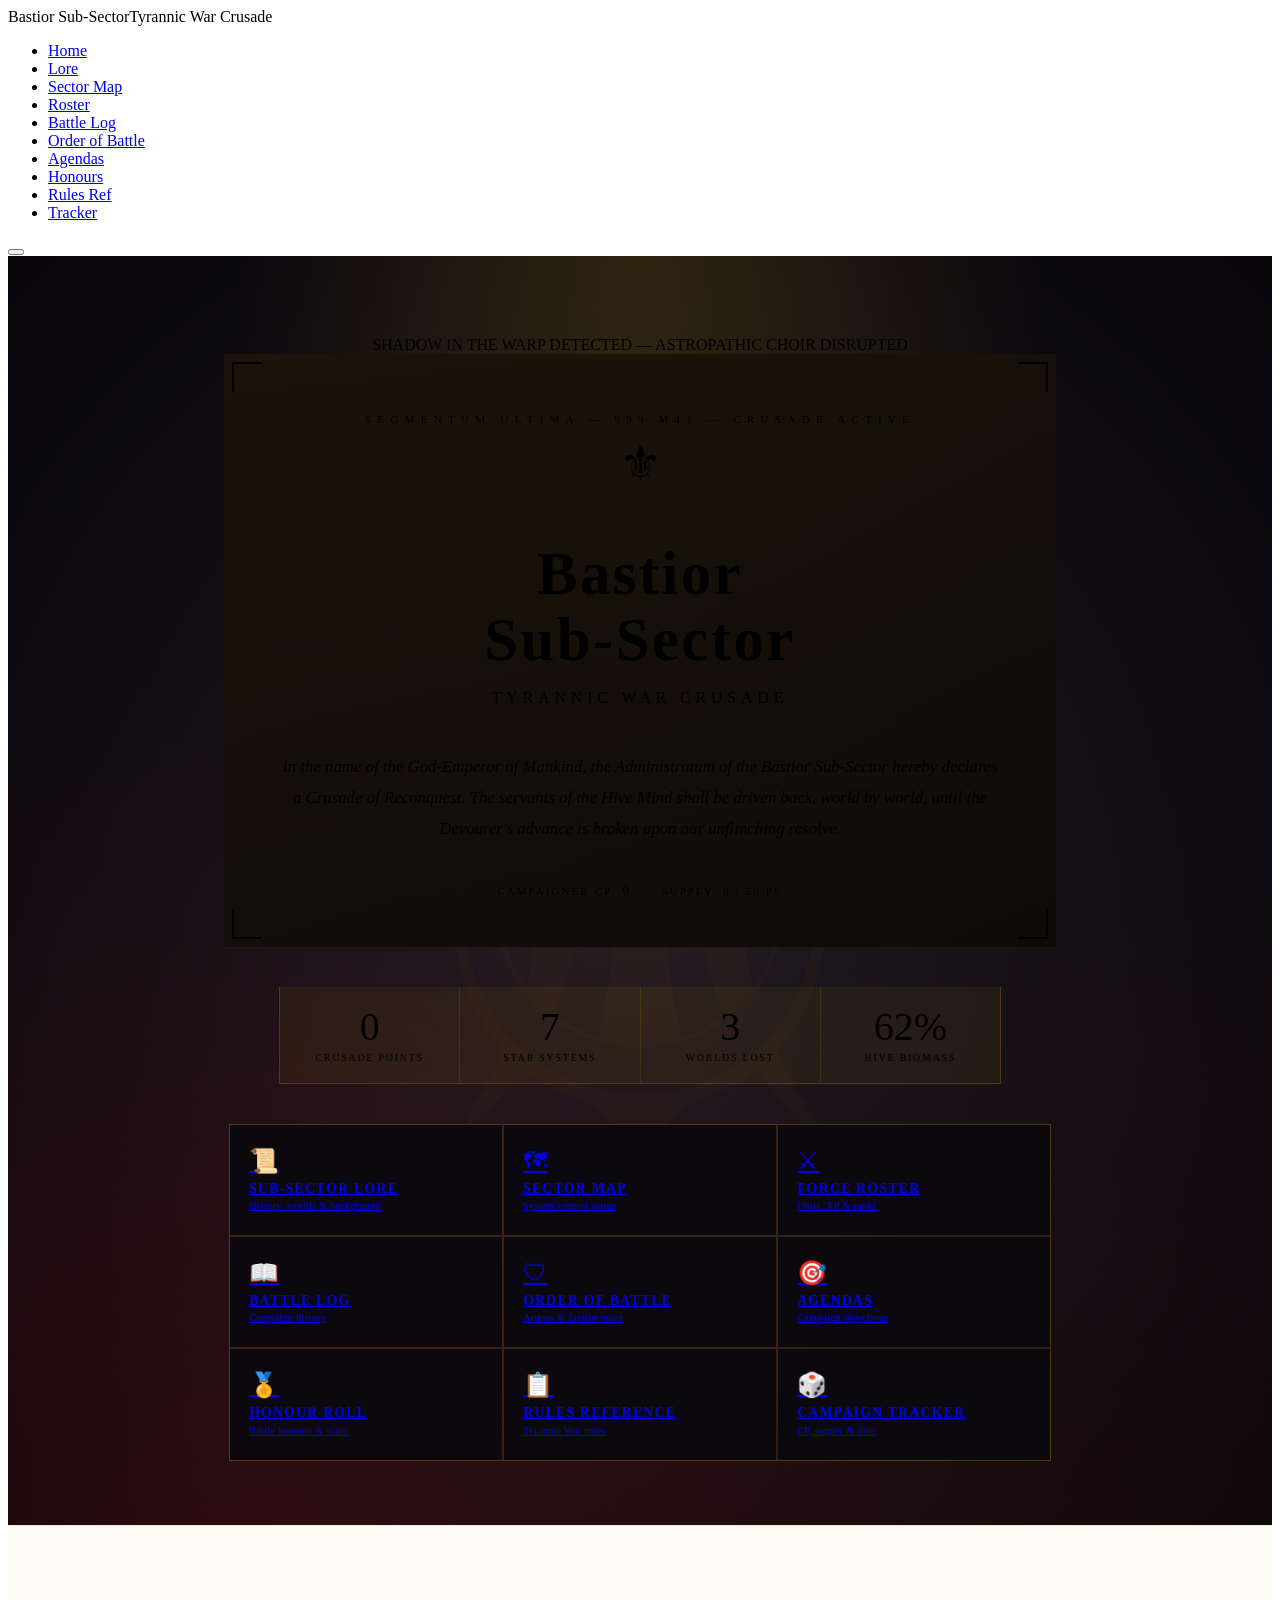
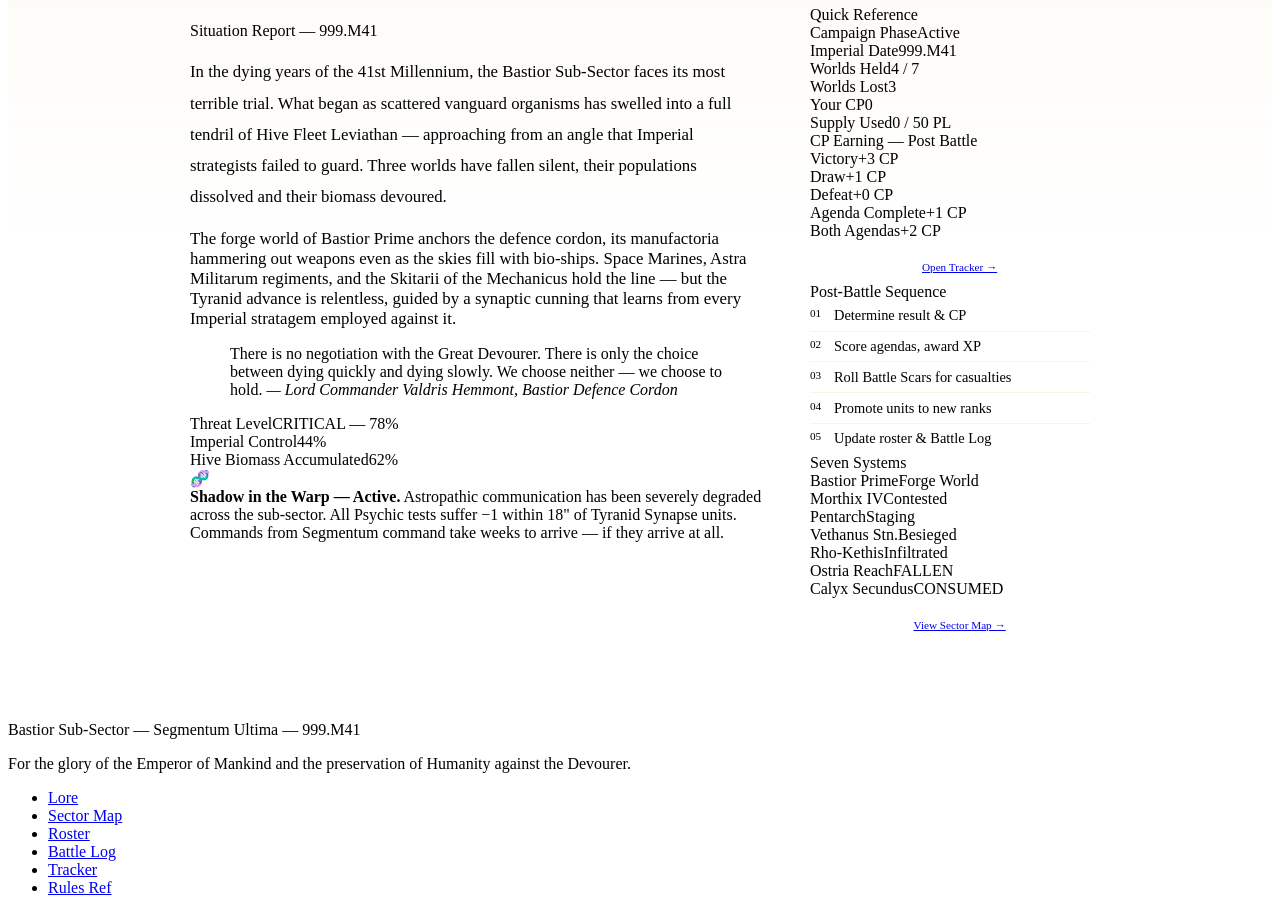
==== commit bf864fd3: "Update index.html" ====
--- a/index.html
+++ b/index.html
@@ -4,10 +4,11 @@
   <meta charset="UTF-8">
   <meta name="viewport" content="width=device-width, initial-scale=1.0">
   <title>Bastior Sub-Sector — Tyrannic War Crusade</title>
-  <meta name="description" content="Crusade campaign hub for the Bastior Sub-Sector — Tyrannic Wars supplement for Warhammer 40,000.">
-  <link rel="stylesheet" href="style.css">
+  <link rel="stylesheet" href="css/style.css">
   <style>
-    /* INDEX-SPECIFIC STYLES */
+    /* ============ HOME-SPECIFIC ============ */
+
+    /* Full-height hero with layered atmosphere */
     .home-hero {
       min-height: 100vh;
       display: flex;
@@ -15,159 +16,256 @@
       align-items: center;
       justify-content: center;
       text-align: center;
-      padding: 6rem 2rem 4rem;
+      padding: 5rem 2rem 4rem;
       position: relative;
       overflow: hidden;
     }
+
+    /* Layered background — iron void, distant star, blood stain */
     .home-hero::before {
       content: '';
+      position: absolute; inset: 0; z-index: 0;
+      background:
+        radial-gradient(ellipse at 50% 0%, rgba(200,150,12,0.18) 0%, transparent 45%),
+        radial-gradient(ellipse at 20% 110%, rgba(204,32,32,0.2) 0%, transparent 50%),
+        radial-gradient(ellipse at 80% 110%, rgba(122,24,24,0.15) 0%, transparent 45%),
+        radial-gradient(ellipse at 50% 50%, rgba(30,26,34,1) 0%, rgba(7,5,10,1) 100%);
+    }
+
+    /* Scan-line texture overlay */
+    .home-hero::after {
+      content: '';
+      position: absolute; inset: 0; z-index: 1;
+      background: repeating-linear-gradient(
+        0deg,
+        transparent,
+        transparent 3px,
+        rgba(0,0,0,0.06) 3px,
+        rgba(0,0,0,0.06) 4px
+      );
+      pointer-events: none;
+    }
+
+    .home-hero > * { position: relative; z-index: 2; }
+
+    /* Giant watermark aquila */
+    .home-aquila-bg {
+      position: absolute; top: 50%; left: 50%;
+      transform: translate(-50%, -52%);
+      font-size: clamp(60vw, 80vw, 900px);
+      color: rgba(200,150,12,0.025);
+      pointer-events: none; z-index: 1; line-height: 1;
+      user-select: none;
+    }
+
+    /* ——— Parchment proclamation box ——— */
+    .proclamation {
+      position: relative;
+      max-width: 720px;
+      width: 100%;
+      margin: 0 auto 2.5rem;
+      padding: 3rem 3.5rem;
+      background:
+        linear-gradient(160deg, rgba(26,20,10,0.96) 0%, rgba(14,11,7,0.98) 100%);
+      border: 1px solid var(--gold-dim);
+      /* Double border effect */
+      box-shadow:
+        inset 0 0 0 1px rgba(200,150,12,0.12),
+        inset 0 0 0 6px rgba(200,150,12,0.05),
+        0 0 0 1px rgba(200,150,12,0.08),
+        0 30px 80px rgba(0,0,0,0.9),
+        var(--glow-gold);
+    }
+
+    /* Thick top rule with ornamental diamond */
+    .proclamation::before {
+      content: '';
+      position: absolute; top: 0; left: 0; right: 0;
+      height: 3px;
+      background: linear-gradient(90deg, transparent 0%, var(--gold-dim) 15%, var(--gold) 50%, var(--gold-dim) 85%, transparent 100%);
+    }
+    .proclamation::after {
+      content: '';
+      position: absolute; bottom: 0; left: 0; right: 0;
+      height: 2px;
+      background: linear-gradient(90deg, transparent 0%, var(--gold-dim) 20%, var(--gold-dim) 80%, transparent 100%);
+    }
+
+    /* Corner pieces */
+    .proc-corner {
       position: absolute;
-      inset: 0;
-      background:
-        radial-gradient(ellipse at 50% 30%, rgba(139,0,0,0.12) 0%, transparent 50%),
-        radial-gradient(ellipse at 30% 70%, rgba(26,42,10,0.15) 0%, transparent 45%),
-        radial-gradient(ellipse at 70% 80%, rgba(200,150,12,0.06) 0%, transparent 40%);
-    }
-    .aquila-art {
+      width: 28px; height: 28px;
+      border-color: var(--gold-dim);
+      border-style: solid;
+    }
+    .proc-corner.tl { top: 8px; left: 8px; border-width: 2px 0 0 2px; }
+    .proc-corner.tr { top: 8px; right: 8px; border-width: 2px 2px 0 0; }
+    .proc-corner.bl { bottom: 8px; left: 8px; border-width: 0 0 2px 2px; }
+    .proc-corner.br { bottom: 8px; right: 8px; border-width: 0 2px 2px 0; }
+
+    .proc-eyebrow {
+      font-family: var(--font-mono);
+      font-size: 0.7rem;
+      letter-spacing: 0.55em;
+      text-transform: uppercase;
+      color: var(--blood-bright);
+      margin-bottom: 0.6rem;
+    }
+
+    .proc-aquila {
       font-size: 3rem;
       color: var(--gold-dim);
-      opacity: 0.6;
+      display: block;
+      margin-bottom: 0.5rem;
+      text-shadow: var(--glow-gold);
+      animation: glowPulse 3s ease-in-out infinite;
+    }
+
+    .proc-title {
+      font-family: var(--font-display);
+      font-size: clamp(2.2rem, 5vw, 3.8rem);
+      color: var(--gold-bright);
+      text-shadow: var(--glow-gold), 0 6px 20px rgba(0,0,0,1);
+      letter-spacing: 0.04em;
+      line-height: 1.08;
+      margin-bottom: 0.4rem;
+    }
+
+    .proc-subtitle {
+      font-family: var(--font-heading);
+      font-size: 1rem;
+      font-weight: 400;
+      letter-spacing: 0.3em;
+      text-transform: uppercase;
+      color: var(--gold-dim);
       margin-bottom: 1.5rem;
-      filter: drop-shadow(0 0 20px rgba(200,150,12,0.3));
-    }
-    .home-sector-tag {
-      font-family: var(--font-mono);
-      font-size: 0.65rem;
-      letter-spacing: 0.4em;
-      text-transform: uppercase;
-      color: var(--blood-bright);
-      margin-bottom: 1.2rem;
-    }
-    .home-title {
-      font-family: var(--font-display);
-      font-size: clamp(2rem, 6vw, 5rem);
-      color: var(--gold);
-      text-shadow: 0 0 60px rgba(200,150,12,0.4), 0 4px 8px rgba(0,0,0,0.9);
-      line-height: 1.1;
-      margin-bottom: 0.5rem;
-      letter-spacing: 0.04em;
-    }
-    .home-subtitle {
-      font-family: var(--font-display);
-      font-size: clamp(0.9rem, 2vw, 1.4rem);
-      color: var(--gold-dim);
-      letter-spacing: 0.1em;
-      margin-bottom: 2rem;
-    }
-    .home-tagline {
+    }
+
+    .proc-rule {
+      width: 100%;
+      height: 1px;
+      background: linear-gradient(90deg, transparent, var(--gold-dim), transparent);
+      margin: 1.2rem 0;
+    }
+
+    .proc-decree {
       font-family: var(--font-body);
       font-style: italic;
       font-size: 1.05rem;
+      color: var(--parchment);
+      line-height: 1.85;
+    }
+
+    /* ——— Status bar ——— */
+    .status-strip {
+      display: flex; gap: 0;
+      width: 100%; max-width: 720px;
+      margin: 0 auto 2.5rem;
+      background: rgba(200,150,12,0.07);
+      border: 1px solid rgba(200,150,12,0.25);
+      border-top: none;
+    }
+    .status-cell {
+      flex: 1 1 0;
+      padding: 1.25rem 1rem;
+      text-align: center;
+      border-right: 1px solid rgba(200,150,12,0.15);
+      position: relative;
+    }
+    .status-cell:last-child { border-right: none; }
+    .status-num {
+      font-family: var(--font-display);
+      font-size: 2.5rem;
+      line-height: 1;
+      color: var(--gold);
+      text-shadow: var(--glow-gold);
+    }
+    .status-num.danger { color: var(--blood-bright); text-shadow: var(--glow-blood); }
+    .status-num.hive   { color: var(--hive-bright); text-shadow: var(--glow-hive); }
+    .status-lbl {
+      font-family: var(--font-mono);
+      font-size: 0.62rem;
+      text-transform: uppercase;
+      letter-spacing: 0.18em;
       color: var(--text-dim);
-      max-width: 600px;
-      margin: 0 auto 3rem;
-      line-height: 1.8;
-    }
-    .home-nav-grid {
+      margin-top: 0.3rem;
+    }
+
+    /* ——— Navigation grid ——— */
+    .nav-grid {
       display: grid;
-      grid-template-columns: repeat(auto-fill, minmax(220px, 1fr));
-      gap: 1px;
-      max-width: 900px;
-      margin: 0 auto 4rem;
-      background: var(--border);
-      border: 1px solid var(--border);
-    }
-    .home-nav-cell {
-      background: var(--dark2);
-      padding: 1.5rem 1.25rem;
-      text-align: left;
-      transition: all 0.3s ease;
+      grid-template-columns: repeat(3, 1fr);
+      gap: 2px;
+      background: rgba(200,150,12,0.12);
+      border: 1px solid rgba(200,150,12,0.2);
+      max-width: 820px;
+      width: 100%;
+      margin: 0 auto;
+    }
+    .nav-cell {
+      background: rgba(10,8,14,0.95);
+      padding: 1.5rem 1.2rem;
       display: block;
       position: relative;
       overflow: hidden;
-    }
-    .home-nav-cell::before {
-      content: '';
-      position: absolute;
-      inset: 0;
-      background: rgba(200,150,12,0.04);
-      opacity: 0;
-      transition: opacity 0.3s ease;
-    }
-    .home-nav-cell:hover { background: var(--dark3); }
-    .home-nav-cell:hover::before { opacity: 1; }
-    .home-nav-cell:hover .hnc-icon { color: var(--gold-light); transform: scale(1.1); }
-    .hnc-icon {
-      font-size: 1.5rem;
-      margin-bottom: 0.5rem;
-      color: var(--gold-dim);
-      transition: all 0.3s ease;
-      display: block;
-    }
-    .hnc-title {
-      font-family: var(--font-heading);
-      font-size: 0.8rem;
-      letter-spacing: 0.15em;
-      text-transform: uppercase;
-      color: var(--gold-light);
-      margin-bottom: 0.25rem;
-    }
-    .hnc-desc {
-      font-family: var(--font-mono);
-      font-size: 0.65rem;
-      color: var(--text-dim);
-      letter-spacing: 0.05em;
-    }
-    .home-ticker-wrap { width: 100%; max-width: 900px; margin: 0 auto; }
-    .status-strip {
-      display: flex;
-      gap: 2rem;
-      justify-content: center;
-      flex-wrap: wrap;
-      margin: 2rem 0;
-    }
-    .status-item {
-      text-align: center;
-    }
-    .status-num {
-      font-family: var(--font-display);
-      font-size: 2rem;
-      color: var(--gold);
-      line-height: 1;
-      text-shadow: var(--shadow-gold);
-    }
-    .status-lbl {
-      font-family: var(--font-mono);
-      font-size: 0.6rem;
-      color: var(--text-dim);
-      text-transform: uppercase;
-      letter-spacing: 0.2em;
-      margin-top: 0.25rem;
-    }
-    .lore-card {
+      transition: background .25s;
+      text-align: left;
+    }
+    .nav-cell::before {
+      content: '';
+      position: absolute; inset: 0;
+      background: linear-gradient(135deg, rgba(200,150,12,0.07) 0%, transparent 55%);
+      opacity: 0; transition: opacity .25s;
+    }
+    .nav-cell::after {
+      content: '';
+      position: absolute; bottom: 0; left: 0; right: 0;
+      height: 3px;
+      background: var(--gold);
+      transform: scaleX(0);
+      transform-origin: left;
+      transition: transform .3s ease;
+    }
+    .nav-cell:hover { background: rgba(18,14,24,0.98); }
+    .nav-cell:hover::before { opacity: 1; }
+    .nav-cell:hover::after { transform: scaleX(1); }
+    .nav-cell:hover .nc-icon { text-shadow: var(--glow-gold); }
+    .nc-icon { font-size: 1.5rem; display: block; margin-bottom: 0.5rem; color: var(--gold-dim); transition: text-shadow .25s; line-height: 1; }
+    .nc-title { font-family: var(--font-heading); font-weight: 700; font-size: 0.85rem; letter-spacing: 0.1em; text-transform: uppercase; color: var(--bone); margin-bottom: 0.2rem; }
+    .nc-desc  { font-family: var(--font-mono); font-size: 0.62rem; color: var(--text-dim); letter-spacing: 0.04em; }
+
+    /* ——— Lore section ——— */
+    .home-lore {
+      padding: 5rem 2.5rem;
+      border-top: 1px solid rgba(200,150,12,0.2);
+      background:
+        linear-gradient(180deg, rgba(200,150,12,0.04) 0%, transparent 40%);
+    }
+    .home-lore-inner {
       max-width: 900px;
-      margin: 2rem auto;
-      background: linear-gradient(135deg, var(--dark3) 0%, var(--dark2) 100%);
-      border: 1px solid var(--border);
-      padding: 2rem;
-      position: relative;
-    }
-    .lore-card::before {
-      content: '';
-      position: absolute;
-      top: 0; left: 0; right: 0;
-      height: 2px;
-      background: linear-gradient(90deg, transparent, var(--gold-dim), transparent);
+      margin: 0 auto;
+      display: grid;
+      grid-template-columns: 1fr 280px;
+      gap: 3rem;
+      align-items: start;
+    }
+
+    @media (max-width: 700px) {
+      .nav-grid { grid-template-columns: 1fr 1fr; }
+      .status-strip { flex-wrap: wrap; }
+      .status-cell { flex: 1 1 40%; }
+      .home-lore-inner { grid-template-columns: 1fr; }
+      .proclamation { padding: 2rem 1.5rem; }
+    }
+    @media (max-width: 440px) {
+      .nav-grid { grid-template-columns: 1fr; }
     }
   </style>
 </head>
 <body>
 
 <nav id="site-nav">
-  <div class="nav-brand">
-    Bastior Sub-Sector
-    <span>Tyrannic War Crusade</span>
-  </div>
+  <div class="nav-brand">Bastior Sub-Sector<span>Tyrannic War Crusade</span></div>
   <ul class="nav-links">
     <li><a href="index.html">Home</a></li>
     <li><a href="lore.html">Lore</a></li>
@@ -180,140 +278,213 @@
     <li><a href="rules-ref.html">Rules Ref</a></li>
     <li><a href="tracker.html">Tracker</a></li>
   </ul>
-  <button class="nav-toggle" aria-label="Menu">
-    <span></span><span></span><span></span>
-  </button>
+  <button class="nav-toggle" aria-label="Open menu"><span></span><span></span><span></span></button>
 </nav>
 
+<!-- ===== HERO ===== -->
 <section class="home-hero">
-  <div class="home-sector-tag animate-in">Segmentum Ultima — Bastior Sub-Sector — Active Crusade</div>
-  <div class="aquila-art animate-in animate-in-delay-1">⚜</div>
-  <h1 class="home-title animate-in animate-in-delay-1">Bastior<br>Sub-Sector</h1>
-  <div class="home-subtitle animate-in animate-in-delay-2">Tyrannic War Crusade</div>
-  <p class="home-tagline animate-in animate-in-delay-3">
-    The shadow has fallen. Hive Fleet Leviathan presses its tendrils into the Bastior Sub-Sector. Worlds burn and silence screams across the Warp. Hold the line, soldier — the Emperor's light must not go out here.
-  </p>
-
-  <div class="home-ticker-wrap animate-in animate-in-delay-4">
-    <div class="hive-fleet-ticker">
-      <span class="ticker-text">SHADOW IN THE WARP DETECTED — ASTROPATHIC CHOIR DISRUPTED</span>
-    </div>
+  <div class="home-aquila-bg" aria-hidden="true">⚜</div>
+
+  <!-- Hive ticker -->
+  <div class="ticker mb-4" style="width:100%;max-width:720px;" aria-live="polite">
+    <span class="ticker-text">SHADOW IN THE WARP DETECTED — ASTROPATHIC CHOIR DISRUPTED</span>
+    <div class="ticker-sweep"></div>
   </div>
 
-  <div class="status-strip animate-in animate-in-delay-4">
-    <div class="status-item">
-      <div class="status-num" id="home-cp"><span class="cp-live">0</span></div>
+  <!-- Proclamation box -->
+  <div class="proclamation reveal">
+    <div class="proc-corner tl"></div>
+    <div class="proc-corner tr"></div>
+    <div class="proc-corner bl"></div>
+    <div class="proc-corner br"></div>
+
+    <p class="proc-eyebrow">Segmentum Ultima — 999.M41 — Crusade Active</p>
+    <span class="proc-aquila" aria-hidden="true">⚜</span>
+    <h1 class="proc-title">Bastior<br>Sub-Sector</h1>
+    <p class="proc-subtitle">Tyrannic War Crusade</p>
+
+    <div class="proc-rule"></div>
+
+    <p class="proc-decree">
+      In the name of the God-Emperor of Mankind, the Administratum of the Bastior Sub-Sector
+      hereby declares a Crusade of Reconquest. The servants of the Hive Mind shall be driven
+      back, world by world, until the Devourer's advance is broken upon our unflinching resolve.
+    </p>
+
+    <div class="proc-rule"></div>
+
+    <p style="font-family: var(--font-mono); font-size: 0.68rem; letter-spacing: 0.2em; text-transform: uppercase; color: var(--text-dim); margin: 0;">
+      Campaigner CP: <span class="cp-live" style="color: var(--gold-bright); font-size: 0.85rem;">0</span>
+      &ensp;·&ensp; Supply: <span class="sup-used-live" style="color: var(--gold-bright);">0</span> / <span class="sup-max-live" style="color: var(--gold-bright);">50</span> PL
+    </p>
+  </div>
+
+  <!-- Status strip -->
+  <div class="status-strip reveal d2">
+    <div class="status-cell">
+      <div class="status-num"><span class="cp-live">0</span></div>
       <div class="status-lbl">Crusade Points</div>
     </div>
-    <div class="status-item">
+    <div class="status-cell">
       <div class="status-num">7</div>
       <div class="status-lbl">Star Systems</div>
     </div>
-    <div class="status-item">
-      <div class="status-num text-blood">3</div>
-      <div class="status-lbl">Fallen Worlds</div>
+    <div class="status-cell">
+      <div class="status-num danger">3</div>
+      <div class="status-lbl">Worlds Lost</div>
     </div>
-    <div class="status-item">
-      <div class="status-num text-hive">4</div>
-      <div class="status-lbl">Active Fronts</div>
+    <div class="status-cell">
+      <div class="status-num hive">62%</div>
+      <div class="status-lbl">Hive Biomass</div>
     </div>
   </div>
 
-  <nav class="home-nav-grid animate-in">
-    <a href="lore.html" class="home-nav-cell">
-      <span class="hnc-icon">📜</span>
-      <div class="hnc-title">Sub-Sector Lore</div>
-      <div class="hnc-desc">History & background</div>
-    </a>
-    <a href="sector-map.html" class="home-nav-cell">
-      <span class="hnc-icon">🗺</span>
-      <div class="hnc-title">Sector Map</div>
-      <div class="hnc-desc">System control status</div>
-    </a>
-    <a href="roster.html" class="home-nav-cell">
-      <span class="hnc-icon">⚔</span>
-      <div class="hnc-title">Force Roster</div>
-      <div class="hnc-desc">Units & datasheets</div>
-    </a>
-    <a href="battle-log.html" class="home-nav-cell">
-      <span class="hnc-icon">📖</span>
-      <div class="hnc-title">Battle Log</div>
-      <div class="hnc-desc">Campaign history</div>
-    </a>
-    <a href="crusade-order.html" class="home-nav-cell">
-      <span class="hnc-icon">🛡</span>
-      <div class="hnc-title">Order of Battle</div>
-      <div class="hnc-desc">Armies & factions</div>
-    </a>
-    <a href="agendas.html" class="home-nav-cell">
-      <span class="hnc-icon">🎯</span>
-      <div class="hnc-title">Agendas</div>
-      <div class="hnc-desc">Campaign objectives</div>
-    </a>
-    <a href="honour-roll.html" class="home-nav-cell">
-      <span class="hnc-icon">🏅</span>
-      <div class="hnc-title">Honour Roll</div>
-      <div class="hnc-desc">Battle honours earned</div>
-    </a>
-    <a href="rules-ref.html" class="home-nav-cell">
-      <span class="hnc-icon">📋</span>
-      <div class="hnc-title">Rules Reference</div>
-      <div class="hnc-desc">Tyrannic War rules</div>
-    </a>
-    <a href="tracker.html" class="home-nav-cell">
-      <span class="hnc-icon">🎲</span>
-      <div class="hnc-title">Campaign Tracker</div>
-      <div class="hnc-desc">Points & resources</div>
+  <!-- Navigation grid -->
+  <nav class="nav-grid reveal d3" aria-label="Campaign sections">
+    <a href="lore.html" class="nav-cell">
+      <span class="nc-icon">📜</span>
+      <div class="nc-title">Sub-Sector Lore</div>
+      <div class="nc-desc">History, worlds & background</div>
+    </a>
+    <a href="sector-map.html" class="nav-cell">
+      <span class="nc-icon">🗺</span>
+      <div class="nc-title">Sector Map</div>
+      <div class="nc-desc">System control status</div>
+    </a>
+    <a href="roster.html" class="nav-cell">
+      <span class="nc-icon">⚔</span>
+      <div class="nc-title">Force Roster</div>
+      <div class="nc-desc">Units, XP & ranks</div>
+    </a>
+    <a href="battle-log.html" class="nav-cell">
+      <span class="nc-icon">📖</span>
+      <div class="nc-title">Battle Log</div>
+      <div class="nc-desc">Campaign history</div>
+    </a>
+    <a href="crusade-order.html" class="nav-cell">
+      <span class="nc-icon">🛡</span>
+      <div class="nc-title">Order of Battle</div>
+      <div class="nc-desc">Armies & faction rules</div>
+    </a>
+    <a href="agendas.html" class="nav-cell">
+      <span class="nc-icon">🎯</span>
+      <div class="nc-title">Agendas</div>
+      <div class="nc-desc">Campaign objectives</div>
+    </a>
+    <a href="honour-roll.html" class="nav-cell">
+      <span class="nc-icon">🏅</span>
+      <div class="nc-title">Honour Roll</div>
+      <div class="nc-desc">Battle honours & scars</div>
+    </a>
+    <a href="rules-ref.html" class="nav-cell">
+      <span class="nc-icon">📋</span>
+      <div class="nc-title">Rules Reference</div>
+      <div class="nc-desc">Tyrannic War rules</div>
+    </a>
+    <a href="tracker.html" class="nav-cell">
+      <span class="nc-icon">🎲</span>
+      <div class="nc-title">Campaign Tracker</div>
+      <div class="nc-desc">CP, supply & dice</div>
     </a>
   </nav>
 </section>
 
-<section style="border-top:1px solid var(--border); padding: 4rem 2rem;">
-  <div class="lore-card animate-in">
-    <p class="section-title">Situation Report</p>
-    <p class="lore-text drop-cap">In the dying years of the 41st Millennium, the Bastior Sub-Sector faces its most terrible trial. What began as scattered vanguard organisms has swelled into a full tendril of Hive Fleet Leviathan. Three agri-worlds have already fallen silent, their biomass rendered down to feed the ever-hungry fleet.</p>
-    <p class="lore-text">The Imperial forces — Space Marines, Astra Militarum regiments, and the valiant forces of the Adeptus Mechanicus — have established a defence cordon centred on the forge world of Bastior Prime. But the Tyranid advance is relentless, guided by a synaptic intelligence that seems to learn from every Imperial stratagem.</p>
-
-    <blockquote class="scripture">
-      "There is no negotiation with the Great Devourer. There is only the choice between dying quickly and dying slowly. We choose neither — we choose to hold."
-      <cite>— Lord Commander Valdris Hemmont, Bastior Defence Cordon</cite>
-    </blockquote>
-
-    <div style="display:grid; grid-template-columns: repeat(auto-fill, minmax(200px, 1fr)); gap:1rem; margin-top:1.5rem;">
-      <div>
-        <div class="stat-label">Threat Level</div>
-        <div style="margin-top:0.3rem">
-          <div class="threat-bar-track"><div class="threat-bar-fill danger" style="width:78%"></div></div>
-        </div>
-        <div style="font-family:var(--font-mono);font-size:0.65rem;color:var(--blood-bright);margin-top:0.2rem">CRITICAL — 78%</div>
-      </div>
-      <div>
-        <div class="stat-label">Imperial Control</div>
-        <div style="margin-top:0.3rem">
-          <div class="threat-bar-track"><div class="threat-bar-fill imperial" style="width:44%"></div></div>
-        </div>
-        <div style="font-family:var(--font-mono);font-size:0.65rem;color:var(--gold);margin-top:0.2rem">CONTESTED — 44%</div>
-      </div>
-      <div>
-        <div class="stat-label">Hive Biomass</div>
-        <div style="margin-top:0.3rem">
-          <div class="threat-bar-track"><div class="threat-bar-fill tyranid" style="width:62%"></div></div>
-        </div>
-        <div style="font-family:var(--font-mono);font-size:0.65rem;color:var(--tyranid-green);margin-top:0.2rem">GROWING — 62%</div>
+<!-- ===== LORE INTRO ===== -->
+<section class="home-lore">
+  <div class="home-lore-inner">
+    <div>
+      <p class="sec-head reveal">Situation Report — 999.M41</p>
+
+      <p class="drop-cap reveal" style="color: var(--text-bright); font-size: 1.05rem; line-height: 1.85;">
+        In the dying years of the 41st Millennium, the Bastior Sub-Sector faces its most terrible trial. What began as scattered vanguard organisms has swelled into a full tendril of Hive Fleet Leviathan — approaching from an angle that Imperial strategists failed to guard. Three worlds have fallen silent, their populations dissolved and their biomass devoured.
+      </p>
+
+      <p class="reveal" style="font-size: 1.05rem;">
+        The forge world of Bastior Prime anchors the defence cordon, its manufactoria hammering out weapons even as the skies fill with bio-ships. Space Marines, Astra Militarum regiments, and the Skitarii of the Mechanicus hold the line — but the Tyranid advance is relentless, guided by a synaptic cunning that learns from every Imperial stratagem employed against it.
+      </p>
+
+      <blockquote class="scripture reveal">
+        There is no negotiation with the Great Devourer. There is only the choice between dying quickly and dying slowly. We choose neither — we choose to hold.
+        <cite>— Lord Commander Valdris Hemmont, Bastior Defence Cordon</cite>
+      </blockquote>
+
+      <div class="bar-wrap reveal">
+        <div class="bar-labels"><span>Threat Level</span><span style="color:var(--blood-bright);">CRITICAL — 78%</span></div>
+        <div class="bar-track"><div class="bar-fill danger" style="width:78%"></div></div>
+      </div>
+      <div class="bar-wrap reveal d1">
+        <div class="bar-labels"><span>Imperial Control</span><span>44%</span></div>
+        <div class="bar-track"><div class="bar-fill imperial" style="width:44%"></div></div>
+      </div>
+      <div class="bar-wrap reveal d2">
+        <div class="bar-labels"><span>Hive Biomass Accumulated</span><span style="color:var(--hive-bright)">62%</span></div>
+        <div class="bar-track"><div class="bar-fill tyranid" style="width:62%"></div></div>
+      </div>
+
+      <div class="alert alert-danger reveal mt-4">
+        <span class="alert-icon hive-pulse">🧬</span>
+        <div><strong>Shadow in the Warp — Active.</strong> Astropathic communication has been severely degraded across the sub-sector. All Psychic tests suffer −1 within 18" of Tyranid Synapse units. Commands from Segmentum command take weeks to arrive — if they arrive at all.</div>
       </div>
     </div>
+
+    <!-- Sidebar -->
+    <aside>
+      <div class="panel reveal">
+        <div class="panel-title">Quick Reference</div>
+        <div class="stat-row"><span class="stat-key">Campaign Phase</span><span class="stat-val warning">Active</span></div>
+        <div class="stat-row"><span class="stat-key">Imperial Date</span><span class="stat-val">999.M41</span></div>
+        <div class="stat-row"><span class="stat-key">Worlds Held</span><span class="stat-val warning">4 / 7</span></div>
+        <div class="stat-row"><span class="stat-key">Worlds Lost</span><span class="stat-val danger">3</span></div>
+        <div class="stat-row"><span class="stat-key">Your CP</span><span class="stat-val warning"><span class="cp-live">0</span></span></div>
+        <div class="stat-row"><span class="stat-key">Supply Used</span><span class="stat-val"><span class="sup-used-live">0</span> / <span class="sup-max-live">50</span> PL</span></div>
+      </div>
+
+      <div class="panel reveal d1">
+        <div class="panel-title">CP Earning — Post Battle</div>
+        <div class="stat-row"><span class="stat-key">Victory</span><span class="stat-val ok">+3 CP</span></div>
+        <div class="stat-row"><span class="stat-key">Draw</span><span class="stat-val warning">+1 CP</span></div>
+        <div class="stat-row"><span class="stat-key">Defeat</span><span class="stat-val">+0 CP</span></div>
+        <div class="stat-row"><span class="stat-key">Agenda Complete</span><span class="stat-val ok">+1 CP</span></div>
+        <div class="stat-row"><span class="stat-key">Both Agendas</span><span class="stat-val ok">+2 CP</span></div>
+        <div style="margin-top:0.75rem;"><a href="tracker.html" class="btn" style="width:100%;text-align:center;display:block;clip-path:none;padding:0.6rem;font-size:0.7rem;"><span>Open Tracker →</span></a></div>
+      </div>
+
+      <div class="panel reveal d2">
+        <div class="panel-title">Post-Battle Sequence</div>
+        <ol style="list-style:none;margin:0;padding:0;">
+          <li style="padding:0.4rem 0 0.4rem 1.5rem;border-bottom:1px solid rgba(200,150,12,0.1);font-size:0.9rem;position:relative;"><span style="position:absolute;left:0;color:var(--gold-dim);font-family:var(--font-mono);font-size:0.7rem;">01</span> Determine result &amp; CP</li>
+          <li style="padding:0.4rem 0 0.4rem 1.5rem;border-bottom:1px solid rgba(200,150,12,0.1);font-size:0.9rem;position:relative;"><span style="position:absolute;left:0;color:var(--gold-dim);font-family:var(--font-mono);font-size:0.7rem;">02</span> Score agendas, award XP</li>
+          <li style="padding:0.4rem 0 0.4rem 1.5rem;border-bottom:1px solid rgba(200,150,12,0.1);font-size:0.9rem;position:relative;"><span style="position:absolute;left:0;color:var(--gold-dim);font-family:var(--font-mono);font-size:0.7rem;">03</span> Roll Battle Scars for casualties</li>
+          <li style="padding:0.4rem 0 0.4rem 1.5rem;border-bottom:1px solid rgba(200,150,12,0.1);font-size:0.9rem;position:relative;"><span style="position:absolute;left:0;color:var(--gold-dim);font-family:var(--font-mono);font-size:0.7rem;">04</span> Promote units to new ranks</li>
+          <li style="padding:0.4rem 0 0.4rem 1.5rem;font-size:0.9rem;position:relative;"><span style="position:absolute;left:0;color:var(--gold-dim);font-family:var(--font-mono);font-size:0.7rem;">05</span> Update roster &amp; Battle Log</li>
+        </ol>
+      </div>
+
+      <div class="panel reveal d3">
+        <div class="panel-title">Seven Systems</div>
+        <div class="stat-row"><span class="stat-key">Bastior Prime</span><span class="stat-val warning">Forge World</span></div>
+        <div class="stat-row"><span class="stat-key">Morthix IV</span><span class="stat-val danger">Contested</span></div>
+        <div class="stat-row"><span class="stat-key">Pentarch</span><span class="stat-val ok">Staging</span></div>
+        <div class="stat-row"><span class="stat-key">Vethanus Stn.</span><span class="stat-val danger">Besieged</span></div>
+        <div class="stat-row"><span class="stat-key">Rho-Kethis</span><span class="stat-val danger">Infiltrated</span></div>
+        <div class="stat-row"><span class="stat-key">Ostria Reach</span><span class="stat-val danger" style="color:var(--hive-bright);">FALLEN</span></div>
+        <div class="stat-row"><span class="stat-key">Calyx Secundus</span><span class="stat-val" style="color:var(--hive-bright);">CONSUMED</span></div>
+        <div style="margin-top:0.75rem;"><a href="sector-map.html" class="btn" style="width:100%;text-align:center;display:block;clip-path:none;padding:0.6rem;font-size:0.7rem;"><span>View Sector Map →</span></a></div>
+      </div>
+    </aside>
   </div>
 </section>
 
 <footer>
-  <div class="footer-seal">Bastior Sub-Sector — Segmentum Ultima — 999.M41</div>
-  <p class="footer-text">For the glory of the Emperor and the preservation of Mankind, we stand against the Devourer of Worlds.</p>
+  <div class="footer-title">Bastior Sub-Sector — Segmentum Ultima — 999.M41</div>
+  <p class="footer-tagline">For the glory of the Emperor of Mankind and the preservation of Humanity against the Devourer.</p>
   <ul class="footer-links">
     <li><a href="lore.html">Lore</a></li>
-    <li><a href="sector-map.html">Map</a></li>
+    <li><a href="sector-map.html">Sector Map</a></li>
     <li><a href="roster.html">Roster</a></li>
-    <li><a href="battle-log.html">Log</a></li>
+    <li><a href="battle-log.html">Battle Log</a></li>
     <li><a href="tracker.html">Tracker</a></li>
+    <li><a href="rules-ref.html">Rules Ref</a></li>
   </ul>
 </footer>
 
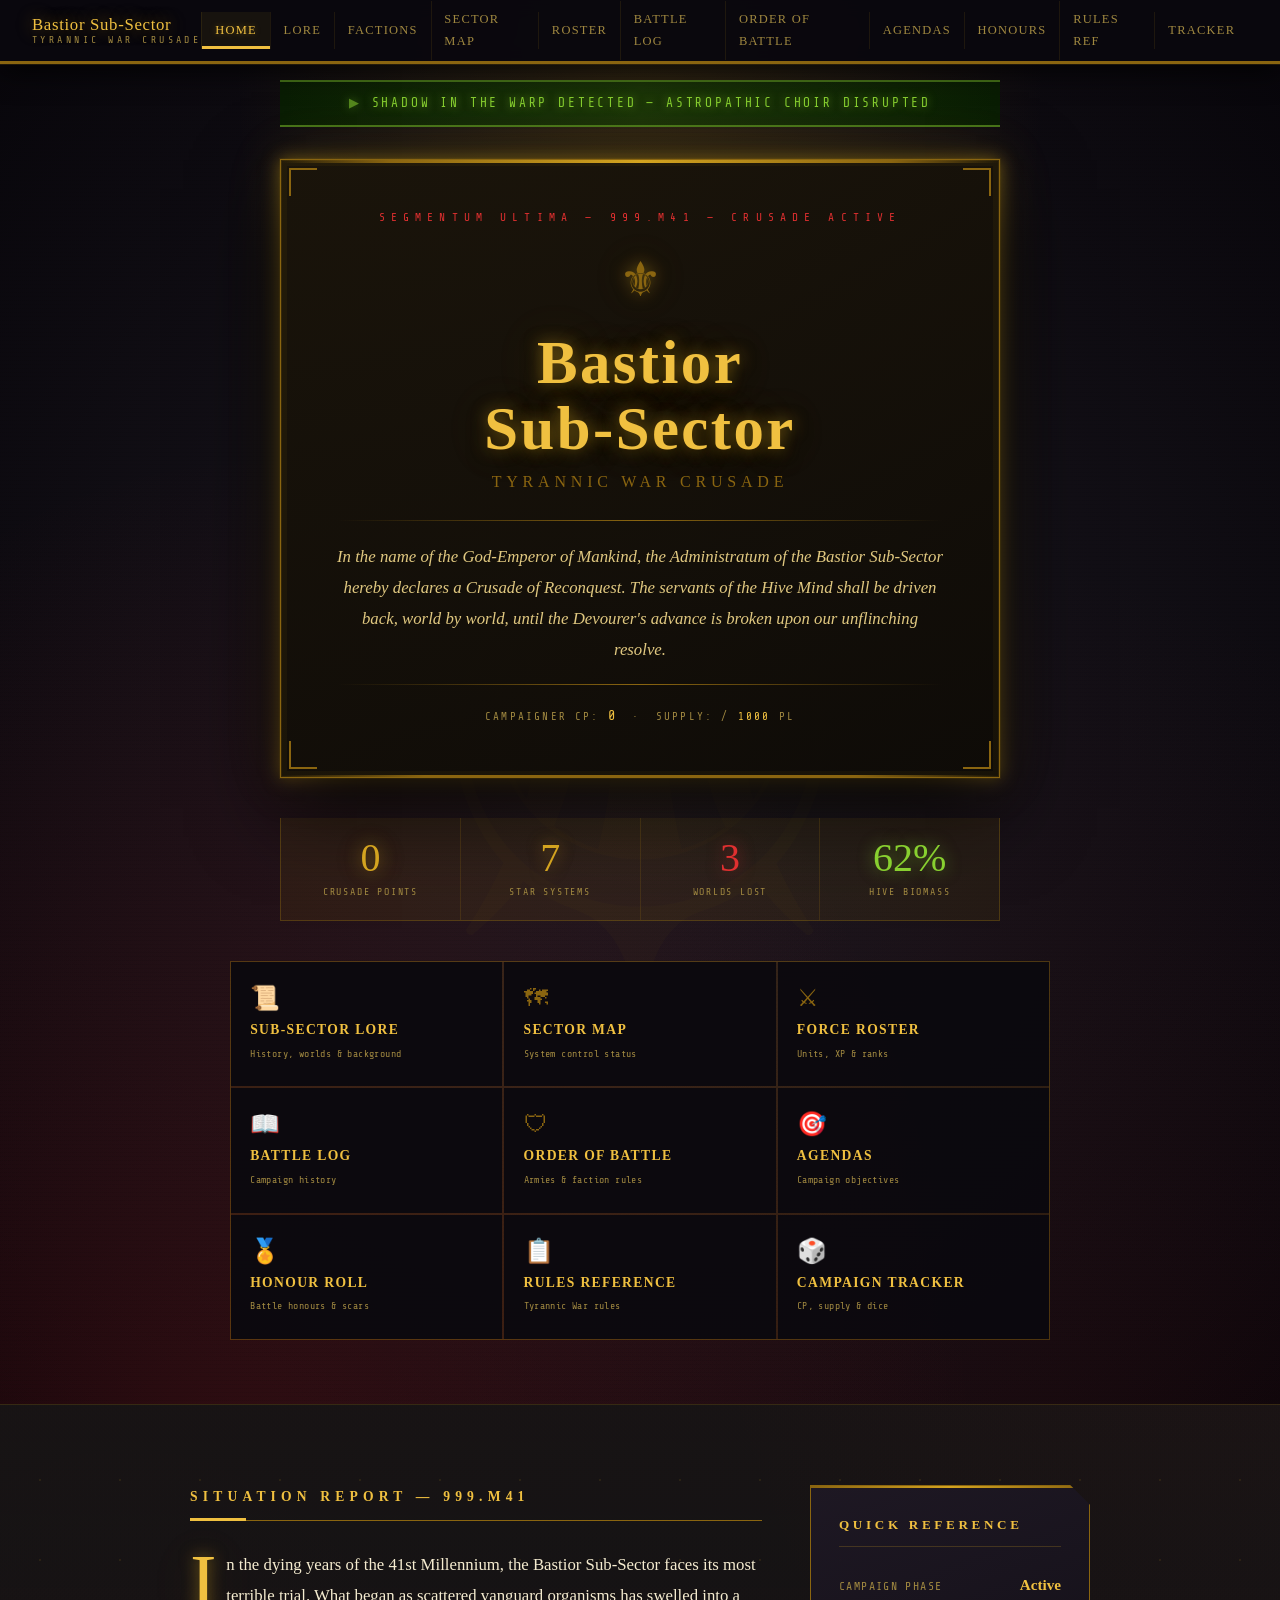
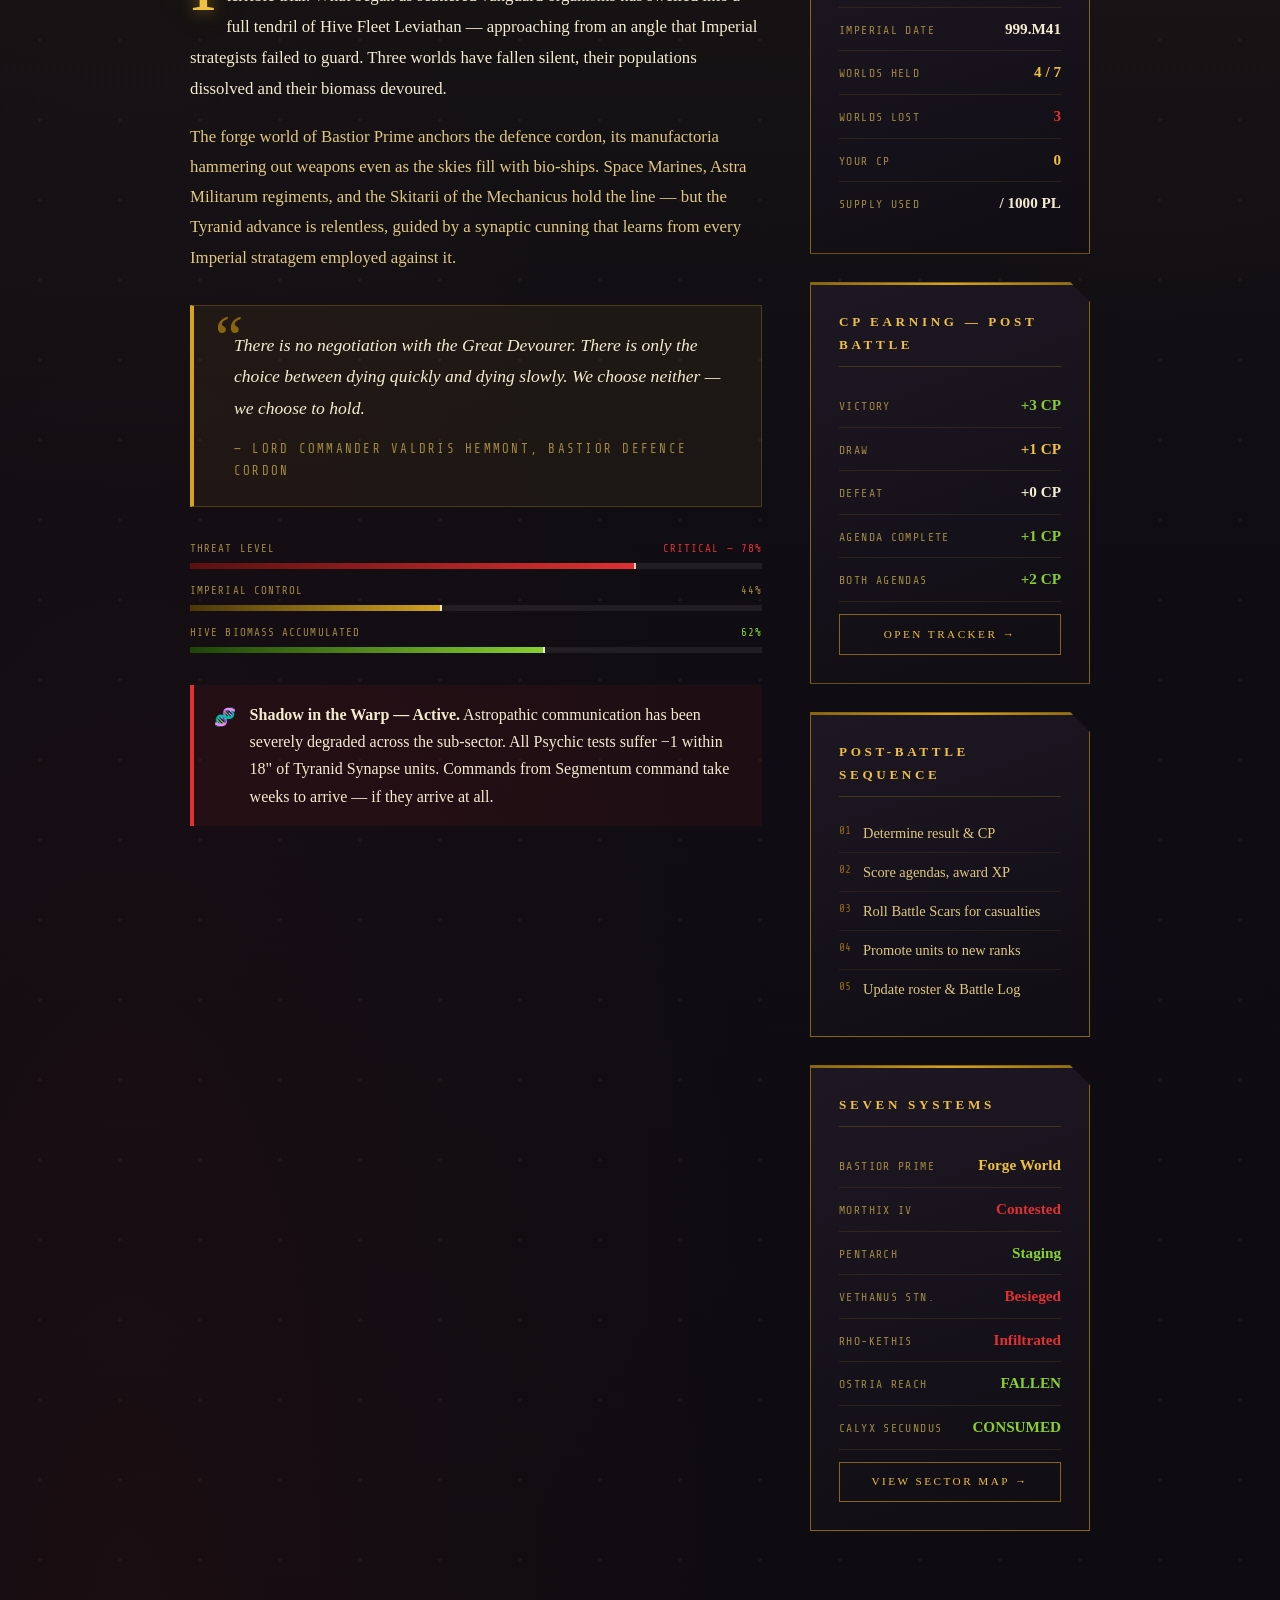
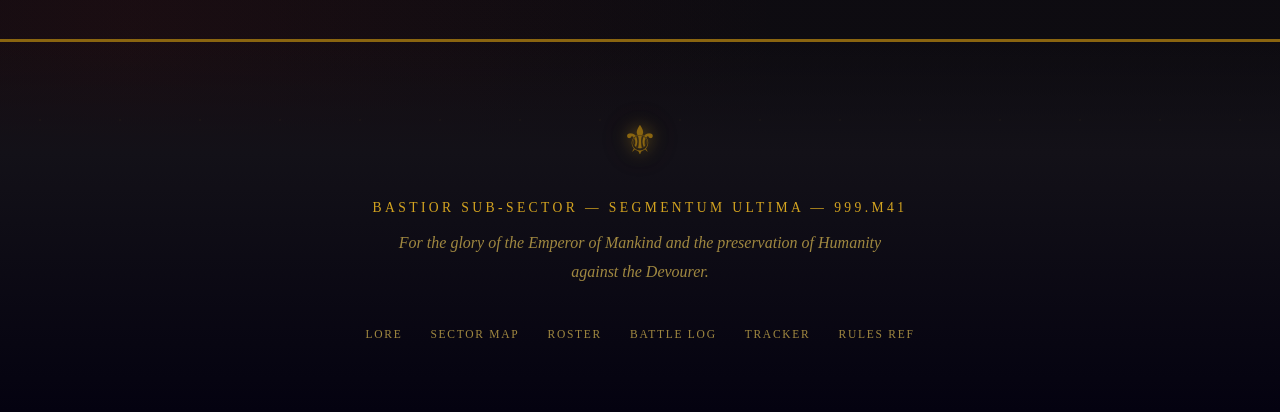
==== commit 8ba9295d: "Update index.html" ====
--- a/index.html
+++ b/index.html
@@ -269,6 +269,7 @@
   <ul class="nav-links">
     <li><a href="index.html">Home</a></li>
     <li><a href="lore.html">Lore</a></li>
+    <li><a href="factions.html">Factions</a></li>
     <li><a href="sector-map.html">Sector Map</a></li>
     <li><a href="roster.html">Roster</a></li>
     <li><a href="battle-log.html">Battle Log</a></li>
--- a/css/style.css
+++ b/css/style.css
@@ -0,0 +1,532 @@
+/* =============================================
+   BASTIOR SUB-SECTOR — TYRANNIC WAR CRUSADE
+   v4 — High-contrast, 10th edition, readable
+   ============================================= */
+
+@import url('https://fonts.googleapis.com/css2?family=Cinzel+Decorative:wght@400;700&family=Cinzel:wght@400;600;700&family=IM+Fell+English:ital@0;1&family=Share+Tech+Mono&display=swap');
+
+:root {
+  /* Backgrounds — dark but not pitch black */
+  --void:         #0d0b10;
+  --plate:        #131118;
+  --plate2:       #1a1720;
+  --plate3:       #221f28;
+  --plate4:       #2c2835;
+
+  /* Gold — much brighter than before */
+  --gold:         #d4a420;
+  --gold-bright:  #f0c040;
+  --gold-dim:     #8a6510;
+  --gold-pale:    #fce8a0;
+  --gold-deep:    #3d2c04;
+
+  /* Blood red */
+  --blood:        #8a1c1c;
+  --blood-bright: #e03030;
+  --blood-pale:   #f06050;
+
+  /* Hive green */
+  --hive:         #4a8010;
+  --hive-bright:  #88d030;
+
+  /* Steel */
+  --steel:        #606878;
+  --steel-light:  #a0aabb;
+
+  /* Text — much brighter */
+  --text-main:    #e0c880;     /* warm bright gold-cream */
+  --text-bright:  #f5ecd0;     /* near white cream */
+  --text-dim:     #a08840;     /* muted gold — still readable */
+  --text-faint:   #5a4820;     /* very dim, use sparingly */
+
+  /* Fonts */
+  --font-display: 'Cinzel Decorative', serif;
+  --font-heading: 'Cinzel', serif;
+  --font-body:    'IM Fell English', serif;
+  --font-mono:    'Share Tech Mono', monospace;
+
+  /* Glows */
+  --glow-gold:    0 0 16px rgba(212,164,32,0.55), 0 0 50px rgba(212,164,32,0.18);
+  --glow-blood:   0 0 16px rgba(224,48,48,0.55);
+  --glow-hive:    0 0 16px rgba(136,208,48,0.55);
+}
+
+/* ---- RESET ---- */
+*, *::before, *::after { box-sizing: border-box; margin: 0; padding: 0; }
+html { scroll-behavior: smooth; }
+
+/* ---- BODY ---- */
+body {
+  background-color: var(--void);
+  background-image:
+    radial-gradient(circle, rgba(212,164,32,0.1) 1px, transparent 1px),
+    radial-gradient(ellipse at 10% 90%, rgba(138,28,28,0.1) 0%, transparent 40%),
+    radial-gradient(ellipse at 90% 10%, rgba(138,28,28,0.08) 0%, transparent 35%),
+    linear-gradient(180deg, var(--plate) 0%, var(--void) 100%);
+  background-size: 80px 80px, 100% 100%, 100% 100%, 100% 100%;
+  color: var(--text-main);
+  font-family: var(--font-body);
+  font-size: 19px;
+  line-height: 1.75;
+  min-height: 100vh;
+}
+
+a { color: var(--gold-bright); text-decoration: none; transition: color .25s, text-shadow .25s; }
+a:hover { color: var(--gold-pale); text-shadow: 0 0 8px rgba(240,192,64,0.6); }
+img { max-width: 100%; display: block; }
+::selection { background: var(--gold-dim); color: var(--text-bright); }
+::-webkit-scrollbar { width: 8px; background: var(--plate); }
+::-webkit-scrollbar-thumb { background: var(--gold-dim); border: 2px solid var(--plate); }
+::-webkit-scrollbar-thumb:hover { background: var(--gold); }
+
+/* =============================================
+   NAVIGATION
+   ============================================= */
+#site-nav {
+  position: fixed; top: 0; left: 0; right: 0; z-index: 1000;
+  height: 64px;
+  display: flex; align-items: center; justify-content: space-between;
+  padding: 0 2rem;
+  background: rgba(10, 8, 14, 0.97);
+  border-bottom: 3px solid var(--gold-dim);
+  box-shadow: 0 0 0 1px rgba(212,164,32,0.12), 0 6px 30px rgba(0,0,0,0.8);
+  backdrop-filter: blur(8px);
+}
+
+.nav-brand {
+  font-family: var(--font-display);
+  font-size: 1.05rem;
+  color: var(--gold-bright);       /* ← bright, not dim */
+  letter-spacing: 0.04em;
+  line-height: 1.15;
+  flex-shrink: 0;
+  text-shadow: var(--glow-gold);
+}
+.nav-brand span {
+  display: block;
+  font-family: var(--font-mono);
+  font-size: 0.62rem;
+  color: var(--text-dim);
+  letter-spacing: 0.35em;
+  text-transform: uppercase;
+  text-shadow: none;
+}
+
+.nav-links { display: flex; list-style: none; gap: 0; align-items: center; }
+.nav-links a {
+  font-family: var(--font-heading);
+  font-size: 0.78rem;              /* ← bigger */
+  letter-spacing: 0.1em;
+  text-transform: uppercase;
+  color: var(--text-dim);          /* starts dim */
+  padding: 0.5rem 0.8rem;
+  border-left: 1px solid rgba(212,164,32,0.1);
+  display: block;
+  position: relative;
+  transition: all .25s;
+}
+.nav-links a::after {
+  content: '';
+  position: absolute; bottom: 0; left: 0; right: 0;
+  height: 3px;
+  background: var(--gold-bright);
+  transform: scaleX(0);
+  transition: transform .25s;
+}
+.nav-links a:hover,
+.nav-links a.active {
+  color: var(--gold-bright);
+  background: rgba(212,164,32,0.07);
+  text-shadow: 0 0 6px rgba(212,164,32,0.4);
+}
+.nav-links a:hover::after,
+.nav-links a.active::after { transform: scaleX(1); }
+
+.nav-toggle { display: none; flex-direction: column; gap: 5px; cursor: pointer; padding: 8px; background: none; border: none; }
+.nav-toggle span { display: block; width: 24px; height: 2px; background: var(--gold-bright); transition: all .25s; }
+
+/* =============================================
+   PAGE HERO
+   ============================================= */
+.page-hero {
+  position: relative;
+  padding: 108px 3rem 60px;
+  text-align: center;
+  overflow: hidden;
+  background:
+    radial-gradient(ellipse at 50% -10%, rgba(212,164,32,0.15) 0%, transparent 55%),
+    radial-gradient(ellipse at 0% 110%, rgba(204,32,32,0.18) 0%, transparent 50%),
+    radial-gradient(ellipse at 100% 110%, rgba(138,28,28,0.12) 0%, transparent 40%),
+    linear-gradient(180deg, var(--plate2) 0%, var(--void) 100%);
+  border-bottom: 2px solid var(--gold-dim);
+}
+.page-hero::before { content: '⚜'; position: absolute; top: 50%; left: 50%; transform: translate(-50%,-50%); font-size: 30rem; color: rgba(212,164,32,0.04); pointer-events: none; line-height: 1; z-index: 0; }
+.page-hero::after  { content: ''; position: absolute; top: 64px; left: 0; right: 0; height: 3px; background: linear-gradient(90deg, transparent, var(--gold-dim) 20%, var(--gold) 50%, var(--gold-dim) 80%, transparent); z-index: 1; }
+.page-hero > * { position: relative; z-index: 2; }
+
+.hero-corner { position: absolute; width: 56px; height: 56px; border-color: rgba(212,164,32,0.55); border-style: solid; z-index: 2; }
+.hero-corner.tl { top: 74px; left: 24px; border-width: 3px 0 0 3px; }
+.hero-corner.tr { top: 74px; right: 24px; border-width: 3px 3px 0 0; }
+.hero-corner.bl { bottom: 14px; left: 24px; border-width: 0 0 3px 3px; }
+.hero-corner.br { bottom: 14px; right: 24px; border-width: 0 3px 3px 0; }
+
+.hero-eyebrow {
+  font-family: var(--font-mono);
+  font-size: 0.78rem;
+  letter-spacing: 0.55em;
+  text-transform: uppercase;
+  color: var(--blood-bright);
+  margin-bottom: 1.25rem;
+}
+
+.page-hero h1 {
+  font-family: var(--font-display);
+  font-size: clamp(2.2rem, 5vw, 4rem);
+  color: var(--gold-bright);
+  text-shadow: var(--glow-gold), 0 4px 20px rgba(0,0,0,1);
+  letter-spacing: 0.04em;
+  line-height: 1.1;
+  margin-bottom: 1rem;
+}
+
+.page-hero .subtitle {
+  font-family: var(--font-body);
+  font-size: 1.15rem;
+  font-style: italic;
+  color: var(--text-main);   /* ← brighter */
+  max-width: 580px;
+  margin: 0 auto;
+  line-height: 1.7;
+}
+
+.hero-rule { display: flex; align-items: center; gap: 1rem; max-width: 600px; margin: 1.5rem auto 0; }
+.hero-rule::before, .hero-rule::after { content: ''; flex: 1; height: 1px; }
+.hero-rule::before { background: linear-gradient(90deg, transparent, var(--gold-dim)); }
+.hero-rule::after  { background: linear-gradient(90deg, var(--gold-dim), transparent); }
+.hero-rule span { color: var(--gold-dim); font-size: 0.9rem; flex-shrink: 0; }
+
+/* =============================================
+   TICKER
+   ============================================= */
+.ticker {
+  background: linear-gradient(90deg, #0a1e04, #122804, #0a1e04);
+  border-top: 2px solid rgba(136,208,48,0.5);
+  border-bottom: 2px solid rgba(136,208,48,0.5);
+  padding: 0.65rem 2rem;
+  font-family: var(--font-mono);
+  font-size: 0.8rem;
+  letter-spacing: 0.22em;
+  text-transform: uppercase;
+  color: var(--hive-bright);
+  text-align: center;
+  position: relative;
+  overflow: hidden;
+  text-shadow: 0 0 10px rgba(136,208,48,0.7);
+}
+.ticker::before { content: '▶  '; opacity: 0.6; }
+.ticker-sweep { position: absolute; inset: 0; background: linear-gradient(90deg, transparent, rgba(136,208,48,0.08), transparent); animation: sweep 3s ease-in-out infinite; pointer-events: none; }
+@keyframes sweep { 0%,100%{opacity:0} 50%{opacity:1} }
+
+/* =============================================
+   LAYOUT
+   ============================================= */
+main { max-width: 1280px; margin: 0 auto; padding: 3rem 2.5rem 8rem; }
+.two-col { display: grid; grid-template-columns: 1fr 320px; gap: 3rem; align-items: start; }
+.wide { max-width: 920px; margin: 0 auto; }
+
+/* =============================================
+   TYPOGRAPHY
+   ============================================= */
+.sec-head {
+  font-family: var(--font-heading);
+  font-size: 0.85rem;
+  font-weight: 600;
+  letter-spacing: 0.38em;
+  text-transform: uppercase;
+  color: var(--gold-bright);   /* ← bright */
+  padding-bottom: 0.65rem;
+  margin-bottom: 1.75rem;
+  border-bottom: 1px solid var(--gold-dim);
+  display: flex; align-items: center; gap: 0.75rem;
+  position: relative;
+}
+.sec-head::after { content: ''; position: absolute; bottom: -1px; left: 0; width: 56px; height: 3px; background: var(--gold-bright); }
+
+h2.lore-h { font-family: var(--font-heading); font-size: 1.55rem; font-weight: 700; color: var(--gold-bright); margin: 2.5rem 0 0.75rem; }
+h3.lore-sh { font-family: var(--font-heading); font-size: 1.1rem; font-weight: 600; color: var(--text-bright); margin: 1.75rem 0 0.5rem; }
+
+p { margin-bottom: 1.1rem; font-size: 1.05rem; line-height: 1.8; color: var(--text-main); }
+p:last-child { margin-bottom: 0; }
+
+strong { color: var(--text-bright); }
+
+.drop-cap::first-letter { float: left; font-family: var(--font-display); font-size: 5rem; line-height: 0.75; margin: 0.05em 0.12em 0 0; color: var(--gold-bright); text-shadow: var(--glow-gold); }
+
+blockquote.scripture {
+  margin: 2rem 0;
+  padding: 1.5rem 1.75rem 1.5rem 2.5rem;
+  position: relative;
+  background: rgba(212,164,32,0.06);
+  border: 1px solid rgba(212,164,32,0.25);
+  border-left: 4px solid var(--gold);
+  font-style: italic;
+  color: var(--text-bright);   /* ← bright */
+  font-size: 1.1rem;
+  line-height: 1.8;
+}
+blockquote.scripture::before { content: '\201C'; position: absolute; top: 0rem; left: 0.9rem; font-family: var(--font-display); font-size: 4rem; color: var(--gold-dim); line-height: 1; }
+blockquote.scripture cite { display: block; margin-top: 0.8rem; font-size: 0.78rem; font-style: normal; font-family: var(--font-mono); letter-spacing: 0.18em; text-transform: uppercase; color: var(--text-dim); }
+
+/* =============================================
+   PANELS & CARDS
+   ============================================= */
+.panel {
+  position: relative;
+  background: linear-gradient(160deg, rgba(30,24,36,0.95) 0%, rgba(16,13,20,0.98) 100%);
+  border: 1px solid var(--gold-dim);
+  padding: 1.75rem;
+  margin-bottom: 1.75rem;
+  clip-path: polygon(0 0, calc(100% - 20px) 0, 100% 20px, 100% 100%, 0 100%);
+}
+.panel::before { content: ''; position: absolute; top: 0; left: 0; right: 0; height: 2px; background: linear-gradient(90deg, var(--gold-dim), var(--gold), var(--gold-dim)); }
+
+.panel-title {
+  font-family: var(--font-heading);
+  font-size: 0.82rem;
+  font-weight: 600;
+  letter-spacing: 0.28em;
+  text-transform: uppercase;
+  color: var(--gold-bright);   /* ← bright */
+  margin-bottom: 1.1rem;
+  padding-bottom: 0.55rem;
+  border-bottom: 1px solid rgba(212,164,32,0.22);
+  display: flex; align-items: center; gap: 0.6rem;
+}
+
+.card {
+  position: relative;
+  background: linear-gradient(160deg, var(--plate3) 0%, var(--plate2) 100%);
+  border: 1px solid rgba(212,164,32,0.28);
+  padding: 1.4rem;
+  overflow: hidden;
+  transition: border-color .25s, transform .25s, box-shadow .25s;
+  clip-path: polygon(0 0, calc(100% - 14px) 0, 100% 14px, 100% 100%, 0 100%);
+}
+.card::after { content: ''; position: absolute; top: 0; left: 0; right: 0; height: 2px; background: linear-gradient(90deg, transparent, rgba(212,164,32,0.55), transparent); }
+.card:hover { border-color: rgba(212,164,32,0.7); transform: translateY(-3px); box-shadow: 0 12px 40px rgba(0,0,0,0.7), var(--glow-gold); }
+
+.card-grid { display: grid; grid-template-columns: repeat(auto-fill, minmax(280px, 1fr)); gap: 1.4rem; margin: 2rem 0; }
+.card-label { font-family: var(--font-mono); font-size: 0.68rem; letter-spacing: 0.2em; text-transform: uppercase; color: var(--text-dim); margin-bottom: 0.4rem; }
+.card-title { font-family: var(--font-heading); font-size: 1.1rem; font-weight: 700; color: var(--gold-bright); margin-bottom: 0.6rem; }
+.card p { font-size: 0.98rem; color: var(--text-main); line-height: 1.7; margin: 0; }
+
+/* =============================================
+   STAT ROWS
+   ============================================= */
+.stat-row { display: flex; justify-content: space-between; align-items: baseline; padding: 0.5rem 0; border-bottom: 1px solid rgba(212,164,32,0.12); gap: 1rem; }
+.stat-row:last-child { border-bottom: none; }
+.stat-key  { font-family: var(--font-mono); font-size: 0.72rem; text-transform: uppercase; letter-spacing: 0.12em; color: var(--text-dim); flex-shrink: 0; }
+.stat-val  { font-family: var(--font-heading); font-size: 0.95rem; font-weight: 600; color: var(--text-bright); text-align: right; }
+.stat-val.danger  { color: var(--blood-bright); }
+.stat-val.warning { color: var(--gold-bright); }
+.stat-val.ok      { color: var(--hive-bright); }
+
+/* =============================================
+   BARS
+   ============================================= */
+.bar-wrap { margin: 0.75rem 0; }
+.bar-labels { display: flex; justify-content: space-between; font-family: var(--font-mono); font-size: 0.68rem; text-transform: uppercase; letter-spacing: 0.1em; color: var(--text-dim); margin-bottom: 0.3rem; }
+.bar-track { height: 6px; background: rgba(255,255,255,0.07); position: relative; }
+.bar-fill { height: 100%; position: relative; transition: width 1.4s cubic-bezier(.4,0,.2,1); }
+.bar-fill::after { content: ''; position: absolute; right: 0; top: 0; width: 2px; height: 100%; background: rgba(255,255,255,0.7); }
+.bar-fill.imperial { background: linear-gradient(90deg, #4a3808, var(--gold)); }
+.bar-fill.tyranid  { background: linear-gradient(90deg, #1e4408, var(--hive-bright)); }
+.bar-fill.danger   { background: linear-gradient(90deg, #5a1010, var(--blood-bright)); }
+.bar-fill.steel    { background: linear-gradient(90deg, #2a3040, var(--steel-light)); }
+
+/* =============================================
+   TAGS
+   ============================================= */
+.tag { display: inline-block; font-family: var(--font-mono); font-size: 0.68rem; letter-spacing: 0.15em; text-transform: uppercase; padding: 0.22rem 0.6rem; border: 1px solid currentColor; margin: 0.1rem; line-height: 1.4; }
+.tag-gold   { color: var(--gold-bright);   border-color: rgba(212,164,32,0.55);  background: rgba(212,164,32,0.1); }
+.tag-blood  { color: var(--blood-pale);    border-color: rgba(224,48,48,0.5);    background: rgba(138,28,28,0.12); }
+.tag-hive   { color: var(--hive-bright);   border-color: rgba(136,208,48,0.5);   background: rgba(74,128,16,0.15); }
+.tag-steel  { color: var(--steel-light);   border-color: rgba(90,101,120,0.45);  background: rgba(90,101,120,0.1); }
+.tag-purple { color: #c8a8f8;              border-color: rgba(160,100,240,0.5);  background: rgba(110,60,180,0.12); }
+/* legacy */
+.tag-brass { color: var(--gold-bright);  border-color: rgba(212,164,32,0.55); background: rgba(212,164,32,0.1); }
+.tag-rust  { color: var(--blood-pale);   border-color: rgba(224,48,48,0.5);   background: rgba(138,28,28,0.12); }
+.tag-iron  { color: var(--steel-light);  border-color: rgba(90,101,120,0.45); background: rgba(90,101,120,0.1); }
+
+/* =============================================
+   BUTTONS
+   ============================================= */
+.btn {
+  display: inline-block; font-family: var(--font-heading); font-size: 0.75rem; letter-spacing: 0.22em; text-transform: uppercase;
+  padding: 0.7rem 1.6rem; border: 1px solid var(--gold-dim); color: var(--gold-bright);
+  background: transparent; cursor: pointer; position: relative; overflow: hidden; transition: color .25s, border-color .25s;
+  clip-path: polygon(0 0, calc(100% - 10px) 0, 100% 10px, 100% 100%, 0 100%);
+}
+.btn::before { content: ''; position: absolute; inset: 0; background: var(--gold); transform: scaleY(0); transform-origin: bottom; transition: transform .25s ease; z-index: 0; clip-path: polygon(0 0, calc(100% - 10px) 0, 100% 10px, 100% 100%, 0 100%); }
+.btn:hover { color: var(--void); border-color: var(--gold-bright); }
+.btn:hover::before { transform: scaleY(1); }
+.btn span { position: relative; z-index: 1; }
+.btn-danger { border-color: rgba(224,48,48,0.55); color: var(--blood-pale); }
+.btn-danger::before { background: var(--blood-bright); }
+.btn-danger:hover { color: #fff; border-color: var(--blood-bright); }
+
+/* =============================================
+   TABLES
+   ============================================= */
+.tbl { width: 100%; border-collapse: collapse; margin: 1.75rem 0; font-size: 1rem; }
+.tbl th { font-family: var(--font-heading); font-size: 0.75rem; letter-spacing: 0.22em; text-transform: uppercase; color: var(--gold-bright); text-align: left; padding: 0.7rem 1.1rem; background: rgba(212,164,32,0.09); border-bottom: 2px solid var(--gold-dim); white-space: nowrap; }
+.tbl td { padding: 0.7rem 1.1rem; border-bottom: 1px solid rgba(212,164,32,0.12); color: var(--text-main); vertical-align: top; line-height: 1.65; }
+.tbl tbody tr:hover td { background: rgba(212,164,32,0.05); }
+.tbl .mono { font-family: var(--font-mono); font-size: 0.85rem; color: var(--text-bright); }
+
+/* =============================================
+   TIMELINE
+   ============================================= */
+.timeline { position: relative; padding-left: 2.75rem; margin: 1.75rem 0; }
+.timeline::before { content: ''; position: absolute; left: 10px; top: 10px; bottom: 0; width: 2px; background: linear-gradient(180deg, var(--gold-dim), transparent); }
+.tl-entry { position: relative; margin-bottom: 1.75rem; padding: 1.1rem 1.4rem; background: linear-gradient(135deg, var(--plate3), var(--plate2)); border: 1px solid rgba(212,164,32,0.22); border-left: 3px solid var(--gold-dim); }
+.tl-entry::before { content: ''; position: absolute; left: -2.85rem; top: 1.1rem; width: 12px; height: 12px; background: var(--gold-dim); border: 2px solid var(--plate); box-shadow: 0 0 10px rgba(212,164,32,0.7); clip-path: polygon(50% 0%, 100% 50%, 50% 100%, 0% 50%); }
+.tl-date  { font-family: var(--font-mono); font-size: 0.7rem; color: var(--blood-bright); letter-spacing: 0.15em; text-transform: uppercase; margin-bottom: 0.25rem; }
+.tl-title { font-family: var(--font-heading); font-size: 1.05rem; font-weight: 700; color: var(--gold-bright); margin-bottom: 0.4rem; }
+.tl-body  { font-size: 0.98rem; color: var(--text-main); }
+
+/* =============================================
+   ALERTS
+   ============================================= */
+.alert { padding: 1rem 1.25rem; border-left: 4px solid; margin: 1.75rem 0; font-size: 1rem; display: flex; gap: 0.85rem; align-items: flex-start; line-height: 1.7; }
+.alert-icon { flex-shrink: 0; font-size: 1.1rem; margin-top: 0.1rem; }
+.alert-warn   { border-color: var(--gold);          background: rgba(212,164,32,0.09);  color: var(--text-bright); }
+.alert-danger { border-color: var(--blood-bright);   background: rgba(138,28,28,0.12);  color: var(--text-bright); }
+.alert-hive   { border-color: var(--hive-bright);    background: rgba(74,128,16,0.14);  color: var(--text-bright); }
+.alert-info   { border-color: var(--steel-light);    background: rgba(90,96,112,0.1);   color: var(--text-bright); }
+
+/* =============================================
+   DIVIDER
+   ============================================= */
+.divider { display: flex; align-items: center; gap: 1.25rem; margin: 3rem 0; color: var(--gold-dim); font-size: 1rem; }
+.divider::before, .divider::after { content: ''; flex: 1; height: 1px; }
+.divider::before { background: linear-gradient(90deg, transparent, var(--gold-dim)); }
+.divider::after  { background: linear-gradient(90deg, var(--gold-dim), transparent); }
+
+/* =============================================
+   UNIT CARDS (10th ed — no role categories)
+   ============================================= */
+.unit-card { background: linear-gradient(160deg, var(--plate3), var(--plate2)); border: 1px solid rgba(212,164,32,0.25); overflow: hidden; transition: all .25s; position: relative; clip-path: polygon(0 0, calc(100% - 14px) 0, 100% 14px, 100% 100%, 0 100%); }
+.unit-card:hover { border-color: rgba(212,164,32,0.65); transform: translateY(-3px); box-shadow: 0 12px 40px rgba(0,0,0,0.7), var(--glow-gold); }
+.unit-card::after { content: ''; position: absolute; top: 0; left: 0; right: 0; height: 2px; background: linear-gradient(90deg, transparent, rgba(212,164,32,0.65), transparent); }
+.unit-head { padding: 0.85rem 1.1rem; background: rgba(212,164,32,0.07); border-bottom: 1px solid rgba(212,164,32,0.18); display: flex; justify-content: space-between; align-items: flex-start; gap: 0.75rem; }
+.unit-name { font-family: var(--font-heading); font-size: 1rem; font-weight: 700; color: var(--gold-bright); }
+.unit-type { font-family: var(--font-mono); font-size: 0.65rem; text-transform: uppercase; letter-spacing: 0.12em; color: var(--text-dim); margin-top: 0.15rem; }
+.unit-body { padding: 0.85rem 1.1rem; }
+
+/* =============================================
+   HONOUR LIST
+   ============================================= */
+.honour-list { list-style: none; margin: 0.9rem 0; }
+.honour-list li { padding: 0.5rem 0 0.5rem 1.75rem; border-bottom: 1px solid rgba(212,164,32,0.1); font-size: 1rem; position: relative; color: var(--text-main); line-height: 1.65; }
+.honour-list li:last-child { border-bottom: none; }
+.honour-list li::before { content: '◆'; position: absolute; left: 0; top: 0.65rem; color: var(--gold-dim); font-size: 0.5rem; }
+
+/* =============================================
+   FORMS
+   ============================================= */
+.f-label { display: block; font-family: var(--font-mono); font-size: 0.7rem; text-transform: uppercase; letter-spacing: 0.18em; color: var(--text-dim); margin-bottom: 0.35rem; }
+.f-input, .f-select, .f-textarea { width: 100%; background: rgba(7,5,10,0.9); border: 1px solid rgba(212,164,32,0.35); color: var(--text-main); padding: 0.55rem 0.85rem; font-family: var(--font-body); font-size: 1rem; outline: none; transition: border-color .25s, box-shadow .25s; -webkit-appearance: none; appearance: none; }
+.f-input:focus, .f-select:focus, .f-textarea:focus { border-color: var(--gold); box-shadow: 0 0 0 2px rgba(212,164,32,0.15); }
+.f-select option { background: var(--plate3); color: var(--text-main); }
+.f-row { margin-bottom: 1.1rem; }
+.f-grid { display: grid; grid-template-columns: 1fr 1fr; gap: 1.1rem; }
+
+/* =============================================
+   MODALS
+   ============================================= */
+.modal-backdrop { display: none; position: fixed; inset: 0; background: rgba(4,2,8,0.93); z-index: 2000; align-items: center; justify-content: center; padding: 2rem; opacity: 0; transition: opacity .3s; backdrop-filter: blur(4px); }
+.modal-backdrop.open { opacity: 1; }
+.modal-box { background: linear-gradient(160deg, var(--plate3), var(--plate2)); border: 1px solid rgba(212,164,32,0.65); max-width: 580px; width: 100%; padding: 2.25rem; position: relative; box-shadow: var(--glow-gold), 0 40px 100px rgba(0,0,0,0.98); max-height: 90vh; overflow-y: auto; clip-path: polygon(0 0, calc(100% - 22px) 0, 100% 22px, 100% 100%, 0 100%); }
+.modal-box::before { content: ''; position: absolute; top: 0; left: 0; right: 0; height: 3px; background: linear-gradient(90deg, transparent, var(--gold-bright), transparent); }
+.modal-title { font-family: var(--font-heading); font-size: 1.15rem; font-weight: 700; letter-spacing: 0.06em; color: var(--gold-bright); margin-bottom: 1.75rem; padding-bottom: 0.7rem; border-bottom: 1px solid rgba(212,164,32,0.25); }
+
+/* =============================================
+   TABS
+   ============================================= */
+.tab-bar { display: flex; gap: 0; border-bottom: 2px solid rgba(212,164,32,0.28); margin-bottom: 1.75rem; overflow-x: auto; }
+.tab-btn { font-family: var(--font-heading); font-size: 0.75rem; letter-spacing: 0.18em; text-transform: uppercase; padding: 0.65rem 1.1rem; background: none; border: none; border-bottom: 3px solid transparent; color: var(--text-dim); cursor: pointer; transition: all .25s; white-space: nowrap; position: relative; bottom: -2px; }
+.tab-btn:hover { color: var(--text-main); }
+.tab-btn.active { color: var(--gold-bright); border-bottom-color: var(--gold-bright); }
+.tab-pane { display: none; }
+.tab-pane.active { display: block; }
+
+/* =============================================
+   SIDEBAR & TRACKER
+   ============================================= */
+.sidebar { position: sticky; top: 78px; }
+
+.big-num { font-family: var(--font-display); font-size: 4.5rem; line-height: 1; color: var(--gold-bright); text-shadow: var(--glow-gold); }
+.big-lbl { font-family: var(--font-mono); font-size: 0.68rem; text-transform: uppercase; letter-spacing: 0.25em; color: var(--text-dim); margin-top: 0.25rem; }
+.ctrl-btn { font-family: var(--font-heading); font-size: 0.72rem; letter-spacing: 0.12em; text-transform: uppercase; padding: 0.48rem 0.95rem; border: 1px solid rgba(212,164,32,0.4); background: rgba(212,164,32,0.08); color: var(--gold-bright); cursor: pointer; transition: all .25s; }
+.ctrl-btn:hover { background: rgba(212,164,32,0.22); border-color: var(--gold); }
+.ctrl-btn.sub { color: var(--blood-pale); border-color: rgba(224,48,48,0.42); background: rgba(138,28,28,0.08); }
+.ctrl-btn.sub:hover { background: rgba(138,28,28,0.2); }
+.ctrl-btns { display: flex; gap: 0.45rem; flex-wrap: wrap; margin-top: 0.9rem; }
+.dice-pip { display: inline-flex; align-items: center; justify-content: center; width: 3.2rem; height: 3.2rem; border: 1px solid var(--gold-dim); background: rgba(212,164,32,0.08); font-family: var(--font-heading); font-size: 1.5rem; font-weight: 700; color: var(--gold-bright); }
+.dice-pip.rolling { animation: diceRoll .38s ease; }
+@keyframes diceRoll { 0%{transform:rotateY(0)scale(1)} 50%{transform:rotateY(90deg)scale(.65);opacity:.2} 100%{transform:rotateY(0)scale(1);opacity:1} }
+
+/* Sector map */
+.map-container { position: relative; background: radial-gradient(ellipse at 35% 45%, rgba(74,128,16,0.18) 0%, transparent 55%), radial-gradient(ellipse at 70% 60%, rgba(138,28,28,0.1) 0%, transparent 50%), #06040a; border: 1px solid rgba(212,164,32,0.38); overflow: hidden; }
+.map-tooltip { position: absolute; background: linear-gradient(135deg, var(--plate3), var(--plate2)); border: 1px solid rgba(212,164,32,0.75); padding: 0.8rem 1.1rem; pointer-events: none; display: none; z-index: 50; min-width: 190px; box-shadow: var(--glow-gold); clip-path: polygon(0 0, calc(100% - 8px) 0, 100% 8px, 100% 100%, 0 100%); font-size: 0.9rem; }
+.map-sys { cursor: pointer; }
+.map-sys:hover circle, .map-sys:hover ellipse { filter: brightness(1.6); }
+
+/* =============================================
+   FOOTER
+   ============================================= */
+footer { border-top: 3px solid var(--gold-dim); background: linear-gradient(180deg, transparent, var(--plate) 30%, #040210 100%); padding: 4rem 2.5rem; text-align: center; }
+footer::before { content: '⚜'; display: block; font-size: 2.5rem; color: var(--gold-dim); margin-bottom: 1.2rem; text-shadow: var(--glow-gold); }
+.footer-title { font-family: var(--font-display); font-size: 0.85rem; letter-spacing: 0.25em; text-transform: uppercase; color: var(--gold); margin-bottom: 0.6rem; }
+.footer-tagline { font-style: italic; font-size: 1rem; color: var(--text-dim); max-width: 500px; margin: 0 auto 1.75rem; }
+.footer-links { display: flex; gap: 1.75rem; justify-content: center; list-style: none; flex-wrap: wrap; }
+.footer-links a { font-family: var(--font-heading); font-size: 0.72rem; letter-spacing: 0.15em; text-transform: uppercase; color: var(--text-dim); }
+.footer-links a:hover { color: var(--gold-bright); }
+
+/* =============================================
+   ANIMATIONS
+   ============================================= */
+@keyframes glowPulse { 0%,100%{text-shadow:0 0 8px rgba(212,164,32,0.35)} 50%{text-shadow:0 0 22px rgba(212,164,32,0.9),0 0 50px rgba(212,164,32,0.35)} }
+@keyframes hivePulse { 0%,100%{opacity:.8} 50%{opacity:1;text-shadow:0 0 18px rgba(136,208,48,0.9)} }
+
+.reveal { opacity: 0; transform: translateY(20px); transition: opacity .6s ease, transform .6s ease; }
+.reveal.visible { opacity: 1; transform: none; }
+.reveal.d1{transition-delay:.1s} .reveal.d2{transition-delay:.2s} .reveal.d3{transition-delay:.3s} .reveal.d4{transition-delay:.4s}
+.pulse-gold { animation: glowPulse 2.5s ease-in-out infinite; }
+.hive-pulse  { animation: hivePulse 2s ease-in-out infinite; }
+
+/* Utility */
+.t-gold{color:var(--gold-bright)} .t-blood{color:var(--blood-pale)} .t-hive{color:var(--hive-bright)} .t-dim{color:var(--text-dim)} .t-bright{color:var(--text-bright)} .t-center{text-align:center}
+.mono{font-family:var(--font-mono)}
+.mt-2{margin-top:1rem} .mt-3{margin-top:1.5rem} .mt-4{margin-top:2rem}
+.mb-2{margin-bottom:1rem} .mb-3{margin-bottom:1.5rem} .mb-4{margin-bottom:2rem}
+
+/* =============================================
+   RESPONSIVE
+   ============================================= */
+@media (max-width: 1000px) { .two-col{grid-template-columns:1fr} .sidebar{position:static} }
+@media (max-width: 780px) {
+  body { font-size: 17px; }
+  .nav-links{display:none;flex-direction:column;position:absolute;top:64px;left:0;right:0;background:rgba(10,8,14,0.98);border-bottom:2px solid var(--gold-dim);padding:1rem 1.5rem;gap:0}
+  .nav-links.open{display:flex}
+  .nav-links a{border-left:none;border-bottom:1px solid rgba(212,164,32,0.14);padding:0.7rem 0;font-size:0.88rem}
+  .nav-toggle{display:flex}
+  .card-grid{grid-template-columns:1fr}
+  .f-grid{grid-template-columns:1fr}
+  main{padding:2rem 1.25rem 5rem}
+  .page-hero{padding:88px 1.5rem 40px}
+  .page-hero h1{font-size:2rem}
+  .hero-corner{display:none}
+}
+@media (max-width: 520px) { #site-nav{padding:0 1rem} .nav-brand{font-size:0.88rem} }
